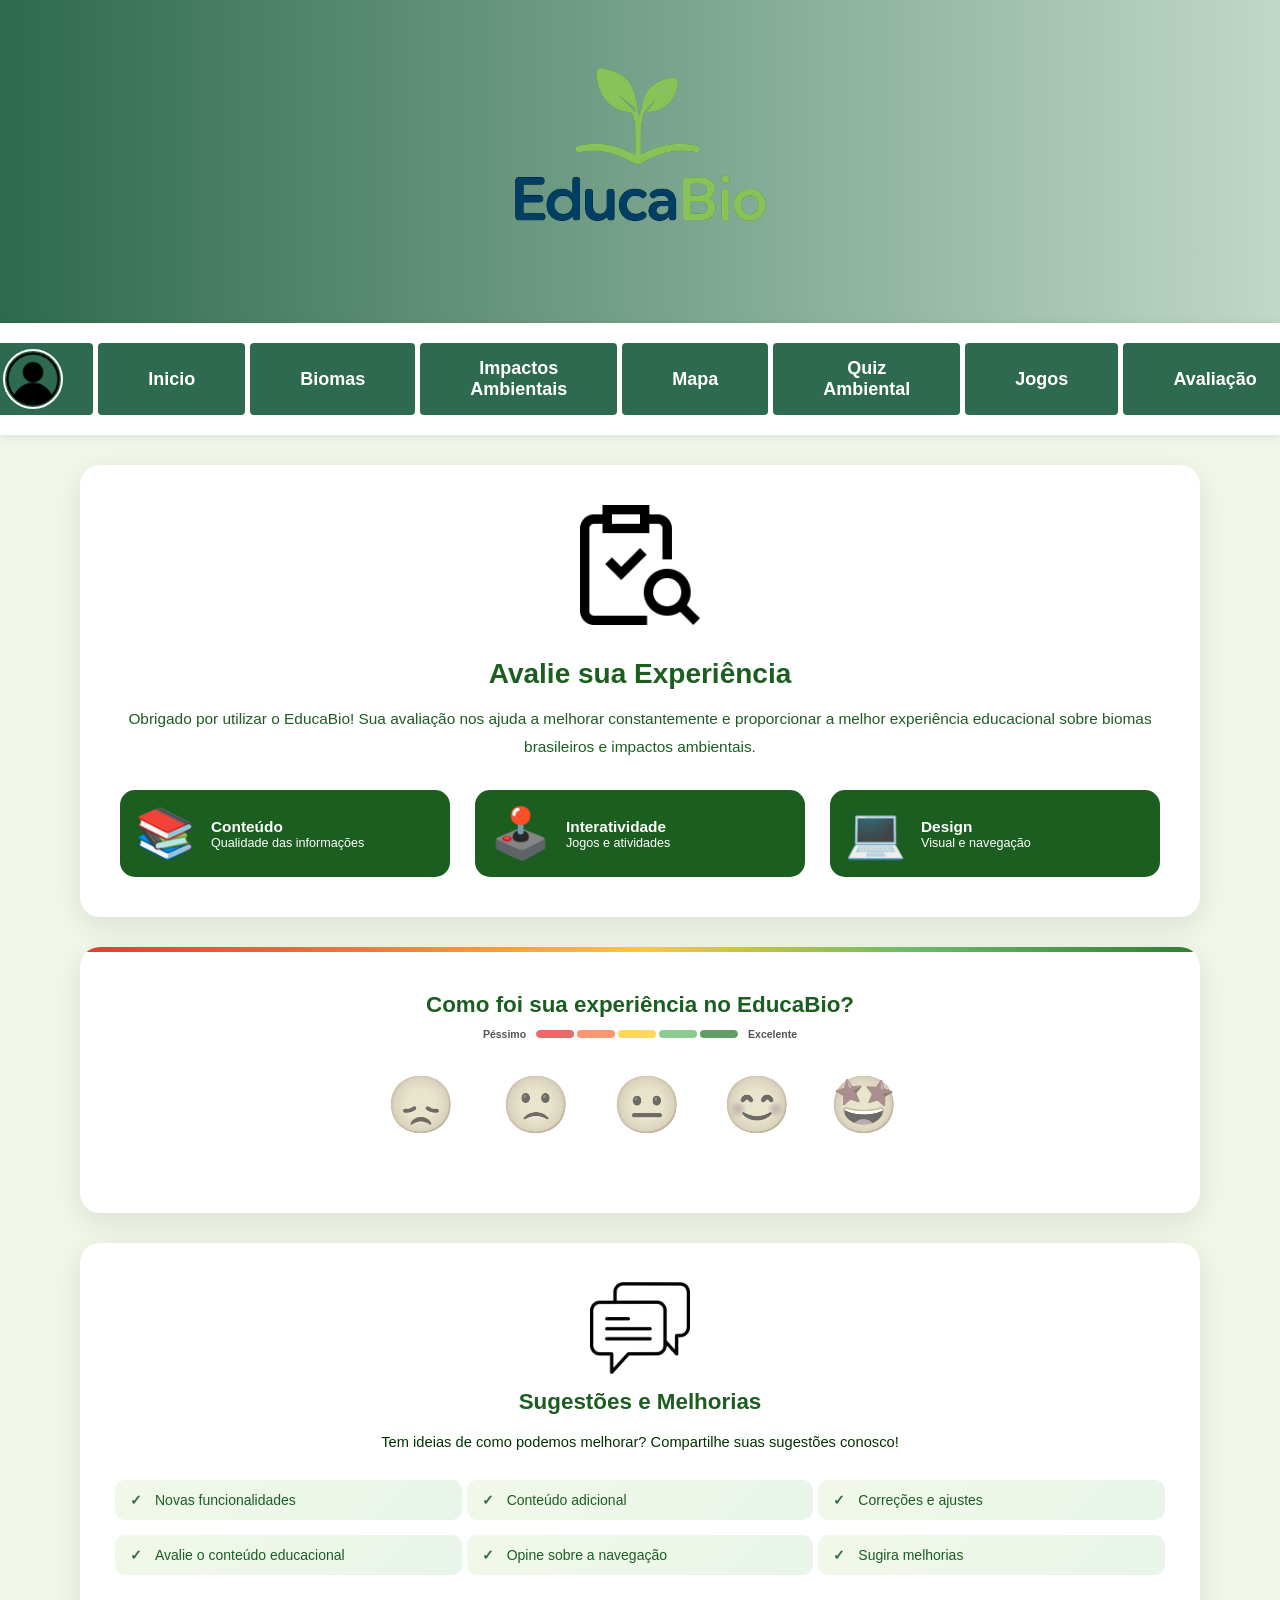
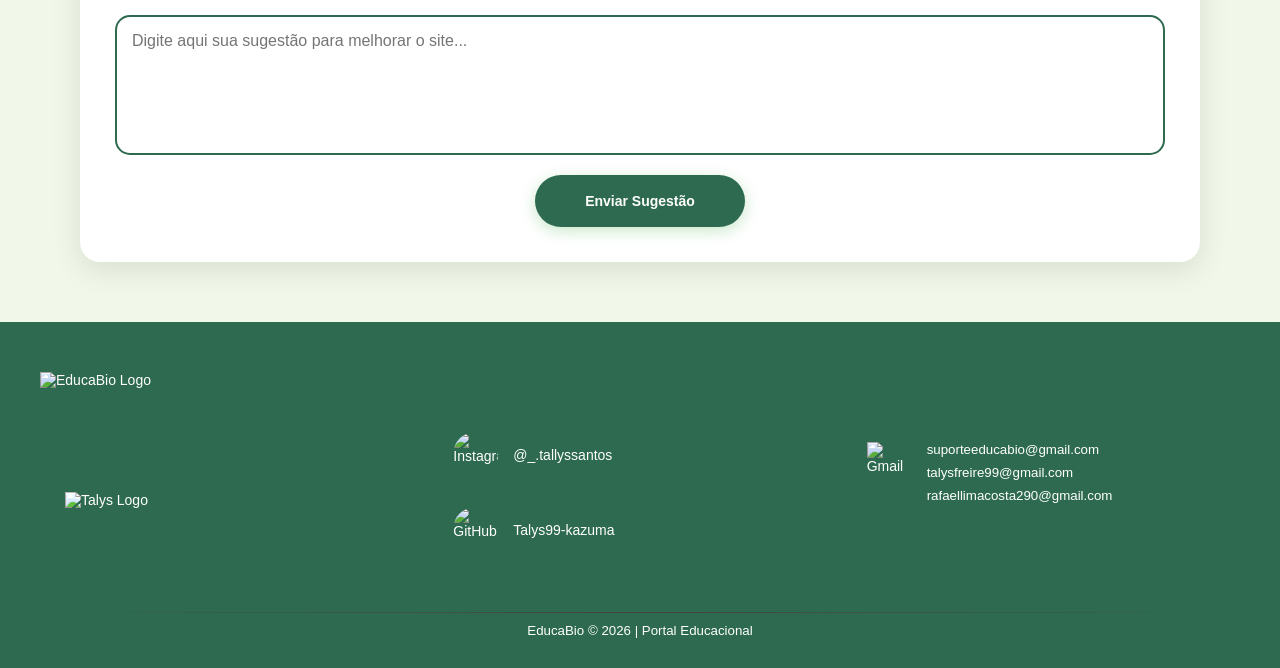
==== assets/avaliacao-site.html @ 26dc647e "descrição da alteração" ====
<!DOCTYPE html>
<html lang="pt-BR">
<head>
    <meta charset="UTF-8">
    <meta name="viewport" content="width=device-width, initial-scale=1.0">
    <title>“EducaBio - Avaliação de Site</title>
    <link rel="shortcut icon" href="img/icone1.png" type="image/x-icon">
    <link rel="stylesheet" href="https://cdn.jsdelivr.net/npm/bootstrap-icons@1.10.3/font/bootstrap-icons.css">
    <link rel="stylesheet" href="css/avaliacao-site.css">
    <link rel="stylesheet" href="components/header.css">

</head>
<body>

<div class="topo-site">
    <header class="evaluation-header">
        <div class="header-content">
            <a href="home.html">
            <img src="img/logo educabio.png" class="logo-img" alt="logo educabio">
            </a>
        </div>
    </header>
</div>

<!-- MENU -->
<nav class="menu-principal">
  <div class="overlay" id="overlay"></div>

  <div class="menu-topo">
    <div class="menu-mobile-btn" id="menu-mobile-btn">
      <span></span>
      <span></span>
      <span></span>
    </div>
  </div>

  <div class="menu-links" id="menu-links">
    <div class="mobile-auth-section">
        <div id="btn-entrar-mobile" class="btn-login-mobile flex-container">
            <img src="img/user.png" class="mobile-avatar-out" alt="Avatar">
            <span>Login / Cadastro</span>
        </div>

        <div id="mobile-user-profile" class="mobile-user-profile hidden">
            <div class="mobile-user-header" id="mobile-profile-toggle">
                <img src="img/user.png" id="mobile-user-avatar" class="mobile-user-avatar" alt="Avatar">
                <span id="mobile-user-name" class="mobile-user-name">Usuário</span>
                <span class="accordion-arrow">▼</span>
            </div>
            
            <div class="mobile-user-links" id="mobile-profile-menu">
                <a href="perfil.html" class="mobile-user-link">
                    <svg width="24" height="24" viewBox="0 0 24 24" fill="none" class="link-icon">
                        <path d="M3 11L12 3L21 11" stroke="currentColor" stroke-width="2" stroke-linecap="round" stroke-linejoin="round"/>
                        <path d="M17 5V8" stroke="currentColor" stroke-width="2" stroke-linecap="round"/>
                        
                        <path d="M5 11V21H19V11" stroke="currentColor" stroke-width="2" stroke-linecap="round" stroke-linejoin="round"/>
                    </svg>
                    Perfil
                </a>
                <a href="politica.html" class="mobile-user-link">
                    <svg width="24" height="24" viewBox="0 0 24 24" fill="none" class="link-icon">
                        <path d="M4 3H16V19H4Z" stroke="currentColor" stroke-width="2"/>
                        
                        <path d="M8 7H20V23H8Z" stroke="currentColor" stroke-width="2"/>
                        
                        <path d="M10 10H18" stroke="currentColor" stroke-width="2" stroke-linecap="round"/>
                        <path d="M10 13H18" stroke="currentColor" stroke-width="2" stroke-linecap="round"/>
                        <path d="M10 16H18" stroke="currentColor" stroke-width="2" stroke-linecap="round"/>
                    </svg>
                    Termos de Uso e Política de Privacidade
                </a>
                <button id="btn-sair-mobile" class="mobile-user-link btn-sair-mobile">
                    <svg width="16" height="16" viewBox="0 0 24 24" fill="none" stroke="currentColor" stroke-width="2">
                        <path d="M9 21H5C3.89543 21 3 20.1046 3 19V5C3 3.89543 3.89543 3 5 3H9"/><path d="M16 17L21 12L16 7"/><path d="M21 12H9"/>
                    </svg>
                    Sair
                </button>
            </div>
        </div>
    </div>
    
    <a class="btn-e"></a>
<div class="user-box">
    <button class="btn-user-icon" id="user-button">
        <img src="img/user.png" id="desktop-user-avatar" alt="User">
    </button>

    <div class="dropdown-content" id="desktop-dropdown-menu">
        <div class="dropdown-premium-header">
            <svg width="24" height="24" viewBox="0 0 24 24" fill="none" stroke="currentColor" stroke-width="2" class="link-icon">
                    <path d="M20 21V19C20 17.9391 19.5786 16.9217 18.8284 16.1716C18.0783 15.4214 17.0609 15 16 15H8C6.93913 15 5.92172 15.4214 5.17157 16.1716C4.42143 16.9217 4 17.9391 4 19V21"/><circle cx="12" cy="7" r="4"/>
                </svg>
            <span class="full-user-name" id="desktop-full-name">Carregando...</span>
        </div>

        <div class="dropdown-links-list">
            <a href="perfil.html" class="dropdown-link-item">
                <svg width="24" height="24" viewBox="0 0 24 24" fill="none" class="link-icon">
                    <path d="M3 11L12 3L21 11" stroke="currentColor" stroke-width="2" stroke-linecap="round" stroke-linejoin="round"/>
                    <path d="M17 5V8" stroke="currentColor" stroke-width="2" stroke-linecap="round"/>
                    
                    <path d="M5 11V21H19V11" stroke="currentColor" stroke-width="2" stroke-linecap="round" stroke-linejoin="round"/>
                </svg>
                Perfil
            </a>
            <a href="politica.html" class="dropdown-link-item">
                <svg width="24" height="24" viewBox="0 0 24 24" fill="none" class="link-icon">
                    <path d="M4 3H16V19H4Z" stroke="currentColor" stroke-width="2"/>
                    
                    <path d="M8 7H20V23H8Z" stroke="currentColor" stroke-width="2"/>
                    
                    <path d="M10 10H18" stroke="currentColor" stroke-width="2" stroke-linecap="round"/>
                    <path d="M10 13H18" stroke="currentColor" stroke-width="2" stroke-linecap="round"/>
                    <path d="M10 16H18" stroke="currentColor" stroke-width="2" stroke-linecap="round"/>
                </svg>
                Termos de Uso </br>Politica de Privacidade
            </a>
        </div>

        <div class="dropdown-footer">
            <button class="btn-premium-sair" id="btn-logout-desktop">
                <svg width="16" height="16" viewBox="0 0 24 24" fill="none" stroke="white" stroke-width="2">
                    <path d="M9 21H5C3.89543 21 3 20.1046 3 19V5C3 3.89543 3.89543 3 5 3H9"/><path d="M16 17L21 12L16 7"/><path d="M21 12H9"/>
                </svg>
                Sair
            </button>
        </div>
    </div>
</div>

    <a href="home.html" class="btn-inicio zoom-btn">Inicio</a>
    <a href="biomas.html" class="btn-biomas zoom-btn">Biomas</a>
    <a href="impactos.html" class="btn-impactos zoom-btn">Impactos Ambientais</a>
    <a href="mapa.html" class="btn-mapa zoom-btn">Mapa</a>
    <a href="quiz.html" class="btn-jogos zoom-btn">Quiz Ambiental</a>
    <a href="jogos.html" class="btn-jogos zoom-btn">Jogos</a>
    <a href="avaliacao-site.html" class="btn-jogos zoom-btn">Avaliação</a>
    <a class="btn-t"></a>
  </div>
</nav>
<div class="auth-modal-overlay hidden" id="auth-modal-overlay">
    <div class="auth-modal">
        <button class="modal-close" id="modal-close">&times;</button>
        
        <div class="modal-header">
            <div class="modal-icon">
                 <img src="img/icone1.png" alt="Logo EducaBio" class="modal-logo">
            </div>
            <h2 class="modal-title">Bem-vindo ao EducaBio</h2>
            <p class="modal-subtitle">Acesse sua conta ou crie uma nova</p>
        </div>

        <div class="auth-tabs">
            <button class="auth-tab active" id="tab-login">Entrar</button>
            <button class="auth-tab" id="tab-register">Criar Conta</button>
        </div>

        <button type="button" class="btn-google" id="btn-google">
            <svg width="20" height="20" viewBox="0 0 24 24">
                <path fill="#4285F4" d="M22.56 12.25c0-.78-.07-1.53-.2-2.25H12v4.26h5.92c-.26 1.37-1.04 2.53-2.21 3.31v2.77h3.57c2.08-1.92 3.28-4.74 3.28-8.09z"/>
                <path fill="#34A853" d="M12 23c2.97 0 5.46-.98 7.28-2.66l-3.57-2.77c-.98.66-2.23 1.06-3.71 1.06-2.86 0-5.29-1.93-6.16-4.53H2.18v2.84C3.99 20.53 7.7 23 12 23z"/>
                <path fill="#FBBC05" d="M5.84 14.09c-.22-.66-.35-1.36-.35-2.09s.13-1.43.35-2.09V7.07H2.18C1.43 8.55 1 10.22 1 12s.43 3.45 1.18 4.93l2.85-2.22.81-.62z"/>
                <path fill="#EA4335" d="M12 5.38c1.62 0 3.06.56 4.21 1.64l3.15-3.15C17.45 2.09 14.97 1 12 1 7.7 1 3.99 3.47 2.18 7.07l3.66 2.84c.87-2.6 3.3-4.53 6.16-4.53z"/>
            </svg>
            Continuar com Google
        </button>

        <div class="divider"><span>ou</span></div>

        <form class="auth-form" id="login-form">
            <div class="form-group">
                <label for="login-email">Email</label>
                <input type="email" id="login-email" placeholder="seu@email.com" autocomplete="email" required>
            </div>
            <div class="form-group">
                <label for="login-password">Senha</label>
                <div class="password-wrapper">
                   <input type="password" id="login-password" placeholder="Sua senha" autocomplete="current-password" required>
                    <button type="button" class="toggle-password" data-target="login-password">
                        <i class="bi bi-eye-fill"></i>
                    </button>
                </div>
                <a href="#" class="forgot-password" id="btn-forgot-password">Esqueceu a senha?</a>
            </div>
            <button type="submit" class="btn-submit-auth">Entrar</button>
            <p class="auth-switch">Não tem uma conta? <a href="#" id="switch-to-register">Cadastre-se</a></p>
        </form>

        <form class="auth-form hidden" id="register-form">
            <div class="form-group">
                <label for="register-name">Nome Completo</label>
                <input type="text" id="register-name" placeholder="Seu nome" autocomplete="name" required>
            </div>
            <div class="form-group">
                <label for="register-email">Email</label>
                <input type="email" id="register-email" placeholder="seu@email.com" autocomplete="email" required>
            </div>
            <div class="form-group">
                <label for="register-password">Senha</label>
                <div class="password-wrapper">
                   <input type="password" id="register-password" placeholder="Minimo 6 caracteres" autocomplete="new-password" required minlength="6">
                    <button type="button" class="toggle-password" data-target="login-password">
                        <i class="bi bi-eye-fill"></i>
                    </button>
                </div>
            </div>
            <div class="form-group">
                <label for="register-confirm-password">Confirmar Senha</label>
                <div class="password-wrapper">
                   <input type="password" id="register-confirm-password" placeholder="Repita a senha" autocomplete="new-password" required>
                    <button type="button" class="toggle-password" data-target="login-password">
                        <i class="bi bi-eye-fill"></i>
                    </button>
                </div>
            </div>
            <div class="form-group checkbox-group">
                <label class="checkbox-label">
                    <input type="checkbox" id="register-terms" required>
                     <span>Concordo com os <a href="politicamodal.html#termos1" target="_blank">Termos de Uso</a> e <a href="politicamodal.html#privacidade1" target="_blank">Política de Privacidade</a></span>
                </label>
            </div>
            <button type="submit" class="btn-submit-auth">Criar Conta</button>
            <p class="auth-switch">Já tem uma conta? <a href="#" id="switch-to-login">Faca login</a></p>
        </form>

        <form class="auth-form hidden" id="forgot-form">
            <p class="forgot-text">Digite seu email para receber um link de recuperacao de senha.</p>
            <div class="form-group">
                <label for="forgot-email">Email</label>
                <input type="email" id="forgot-email" placeholder="seu@email.com" autocomplete="email" required>
            </div>
            <button type="submit" class="btn-submit-auth">Enviar Link</button>
            <p class="auth-switch"><a href="#" id="back-to-login">Voltar ao login</a></p>
        </form>

        <div class="auth-message hidden" id="auth-message"></div>
    </div>
</div>
    <main class="evaluation-main">
        <div class="evaluation-intro">
            <div class="intro-icon">
                <img src="img/assessment.png" alt="Avaliação" class="start-owl">
            </div>
            <h2>Avalie sua Experiência</h2>
            <p class="intro-text">Obrigado por utilizar o EducaBio! Sua avaliação nos ajuda a melhorar constantemente e proporcionar a melhor experiência educacional sobre biomas brasileiros e impactos ambientais.</p>
            
            <div class="evaluation-stats">
                <div class="stat-card">
                    <div>
                        <span class="t-icon">📚</span>
                    </div>
                    <div class="stat-info">
                        <span class="stat-title">Conteúdo</span>
                        <span class="stat-desc">Qualidade das informações</span>
                    </div>
                </div>
                <div class="stat-card">
                    <div>
                        <span class="t-icon">🕹️</span>
                    </div>
                    <div class="stat-info">
                        <span class="stat-title">Interatividade</span>
                        <span class="stat-desc">Jogos e atividades</span>
                    </div>
                </div>
                <div class="stat-card">
                    <div>
                        <span class="t-icon">💻</span>
                    </div>
                    <div class="stat-info">
                        <span class="stat-title">Design</span>
                        <span class="stat-desc">Visual e navegação</span>
                    </div>
                </div>
            </div>
        </div>

        <div class="satisfacao-section" id="satisfacao-section">

            <div class="satisfacao-header">
                <h3>Como foi sua experiência no EducaBio?</h3>
            </div>

            <!-- Barra de escala visual (apenas decorativa) -->
            <div class="satisfacao-escala" aria-hidden="true">
                <span class="escala-rotulo">Péssimo</span>
                <div class="escala-trilho">
                    <div class="escala-seg" style="background:#E53935;"></div>
                    <div class="escala-seg" style="background:#FF7043;"></div>
                    <div class="escala-seg" style="background:#FFCA28;"></div>
                    <div class="escala-seg" style="background:#66BB6A;"></div>
                    <div class="escala-seg" style="background:#2E7D32;"></div>
                </div>
                <span class="escala-rotulo">Excelente</span>
            </div>

            <div class="faces-wrapper">

<div class="face-item">
<span class="face" data-nivel="1">😞</span>
<span class="face-label">Muito Insatisfeito</span>
</div>

<div class="face-item">
<span class="face" data-nivel="2">🙁</span>
<span class="face-label">Insatisfeito</span>
</div>

<div class="face-item">
<span class="face" data-nivel="3">😐</span>
<span class="face-label">Pouco Satisfeito</span>
</div>

<div class="face-item">
<span class="face" data-nivel="4">😊</span>
<span class="face-label">Satisfeito</span>
</div>

<div class="face-item">
<span class="face" data-nivel="5">🤩</span>
<span class="face-label">Muito Satisfeito</span>
</div>

</div>
            <p id="avaliacao-msg"></p>
     </div>
        

            <div class="eval-card">
                <div class="card-icon">
                    <img src="img/chat.png" alt="ideias" style="width: 100px; height: 100px;">
                </div>
                <h3>Sugestões e Melhorias</h3>
                <p>Tem ideias de como podemos melhorar? Compartilhe suas sugestões conosco!</p>
                <ul class="card-features">
                    <li>Novas funcionalidades</li>
                    <li>Conteúdo adicional</li>
                    <li>Correções e ajustes</li>
                    <li>Avalie o conteúdo educacional</li>
                    <li>Opine sobre a navegação</li>
                    <li>Sugira melhorias</li>
                </ul>
                <form id="form-sugestao">
                <textarea id="sugestao" placeholder="Digite aqui sua sugestão para melhorar o site..."></textarea>
                <button type="submit" class="btn-google-form secondary">
                <span>Enviar Sugestão</span>
                </button>
                </form>
                <p id="mensagem-envio"></p>
            </div>
        </div>


        <div class="thank-you-section">
            <div class="thank-icon">
                 <img src="img/like.png" alt="ideias" style="width: 100px; height: 100px; animation: heart-beat 1.5s ease-in-out infinite;">
            </div>
            <h3>Muito Obrigado!</h3>
            <p>Sua participação é fundamental para continuarmos oferecendo conteúdo de qualidade sobre educação ambiental.</p>
            <div class="back-buttons">
                <a href="home.html" class="btn-back">
                    <span>Voltar ao Início</span>
                </a>
            </div>
        </div>
    </main>
<footer class="site-footer">
  <div class="footer-container">
    <!-- Coluna Logos -->
    <div class="footer-logos">
      <div class="footer-logo">
        <img src="https://hebbkx1anhila5yf.public.blob.vercel-storage.com/icone1-7WIvKrvD5g5HbhzWyLmM8t5rJpvHDr.png" alt="EducaBio Logo">
      </div>
      <div class="footer-logo talys-logo">
        <img src="https://hebbkx1anhila5yf.public.blob.vercel-storage.com/243720-removebg-preview-8WmonpOTphPnoljR5DUNSmMhlmZqoL.png" alt="Talys Logo">
      </div>
    </div>

    <!-- Coluna Redes Sociais -->
    <div class="footer-social">
      <a href="https://instagram.com/_.tallyssantos" target="_blank" class="social-link">
        <img src="https://hebbkx1anhila5yf.public.blob.vercel-storage.com/instagram-9ubd6lg7rGDtGo9v0zy2sn0OGkRvIf.png" alt="Instagram">
        <span>@_.tallyssantos</span>
      </a>
      <a href="https://github.com/Talys99-kazuma" target="_blank" class="social-link">
        <img src="https://hebbkx1anhila5yf.public.blob.vercel-storage.com/github-zu1zKWHivKHfpjQVtYl8Pwv744STsI.png" alt="GitHub">
        <span>Talys99-kazuma</span>
      </a>
    </div>

    <!-- Coluna Emails -->
    <div class="footer-emails">
      <div class="email-section">
        <img src="https://hebbkx1anhila5yf.public.blob.vercel-storage.com/Gmail_Logo_512px-Z8vpBb7F5t7RF8ivu543JDUJhdYqXp.png" alt="Gmail">
        <div class="email-list">
          <a href="mailto:suporteeducabio@gmail.com">suporteeducabio@gmail.com</a>
          <a href="mailto:talysfreire99@gmail.com">talysfreire99@gmail.com</a>
          <a href="mailto:rafaellimacosta290@gmail.com">rafaellimacosta290@gmail.com</a>
        </div>
      </div>
    </div>
  </div>

  <div class="footer-divider"></div>
  
  <div class="footer-bottom">
    <p>EducaBio &copy; 2026 | Portal Educacional</p>
  </div>
</footer>

<script src="https://www.gstatic.com/firebasejs/10.7.1/firebase-app-compat.js"></script>
<script src="https://www.gstatic.com/firebasejs/10.7.1/firebase-auth-compat.js"></script>
<script src="https://www.gstatic.com/firebasejs/10.7.1/firebase-firestore-compat.js"></script>
<script src="https://www.gstatic.com/firebasejs/10.7.1/firebase-storage-compat.js"></script>

<script src="js/firebase-config.js"></script>
<script src="js/auth.js"></script>
<script src="js/avaliacao-site.js"></script>

    
</body>
</html>
---- assets/css/avaliacao-site.css ----
* {
    margin: 0;
    padding: 0;
    box-sizing: border-box;
}

html {
    font-size: clamp(14px, 1vw, 16px);
}

body {
  font-family: "Arial Rounded MT Bold", Arial, sans-serif;
  background: #f1f8e9;
  color: #003300;
}

    nav.menu-principal {
      box-shadow: rgba(0, 0, 0, 0.2) 0px 2px 10px;
      background-color: #ffffff;
      margin-bottom: 60px;
    }


/* Header */
.evaluation-header {
    background: linear-gradient(90deg, #2d6a4f, #c0d8c8);
    color: white;
    padding: 10px 0;
    box-shadow: 0 4px 15px rgba(0,0,0,0.15);
   
}

.header-content {
    max-width: 1200px;
    margin: 0 auto;
    text-align: center;
}

.header-icon {
    font-size: 2.5rem;
    display: inline-block;
    animation: star-spin 4s ease-in-out infinite;
}

.logo-img {
    width: 300px;
    max-width: 100%;
    height: auto;
}

@keyframes star-spin {
    0%, 100% { transform: rotate(0deg) scale(1); }
    50% { transform: rotate(180deg) scale(1.2); }
}

.evaluation-header h1 {
    font-size: 2.5rem;
    margin-bottom: 10px;
    font-weight: 700;
}

.header-subtitle {
    font-size: 1.1rem;
    opacity: 0.95;
    font-weight: 300;
}

/* Main Content */
.evaluation-main {
    width: 100%;
    max-width: 1200px;
    margin: -30px auto 40px;
    padding: 0 clamp(15px, 5vw, 40px);
}

/* Intro Section */
.evaluation-intro {
    background: white;
    padding: 40px;
    border-radius: 20px;
    box-shadow: 0 8px 30px rgba(0,0,0,0.1);
    text-align: center;
    margin-bottom: 30px;
}

.intro-icon {
    font-size: 4rem;
    margin-bottom: 20px;
    animation: heart-beat 1.5s ease-in-out infinite;
}
.start-owl {
    width: 120px;
    height: 120px;

}

@keyframes heart-beat {
    0%, 100% { transform: scale(1); }
    25% { transform: scale(1.1); }
    50% { transform: scale(1); }
}

.evaluation-intro h2 {
    font-size: 2rem;
    color: #1b5e20;
    margin-bottom: 15px;
}

.intro-text {
    color: #1b5e20;
    font-size: 1.1rem;
    line-height: 1.8;
    margin-bottom: 30px;
}

/* Evaluation Stats */
.evaluation-stats {
    display: grid;
    grid-template-columns: repeat(auto-fit, minmax(260px, 1fr));
    gap: 25px;
}

.stat-card {
    display: flex;
    align-items: center;
    gap: 15px;
    padding: 15px;
    background-color: #1b5e20;
    border-radius: 15px;
    transition: transform 0.3s ease;
}

.stat-card:hover {
    transform: translateY(-5px);
}

      
.t-icon {
    font-size: 3.5rem;
    display: flex;             
    align-items: center;
}

.stat-info {
    display: flex;
    flex-direction: column;
    text-align: left;
}

.stat-title {
    font-size: 1.1rem;
    font-weight: 700;
    color: #ffffff;
}

.stat-desc {
    font-size: 0.9rem;
    color: #ffffff;
}

/* Evaluation Cards */


.eval-card {
    background: white;
    padding: 35px;
    border-radius: 20px;
    margin-bottom: 40px;
    box-shadow: 0 8px 30px rgba(0,0,0,0.1);
    text-align: center;
    transition: transform 0.3s ease, box-shadow 0.3s ease;
}

.eval-card:hover {
    transform: translateY(-5px);
    box-shadow: 0 12px 40px rgba(0,0,0,0.15);
}

.card-icon {
    font-size: 3.5rem;
}

.eval-card h3 {
    font-size: 1.6rem;
    color: #1b5e20;
    margin-bottom: 15px;
}

.eval-card p {
    font-size: 1.05rem;
    line-height: 1.7;
    margin-bottom: 25px;
}

.card-features {
    list-style: none;
    text-align: left;
    margin-bottom: 30px;
    display: grid;
    grid-template-columns: repeat(auto-fit, minmax(280px, 1fr));
    gap: 5px;
}

.card-features li {
    padding: 12px 15px;
    margin-bottom: 10px;
    background: linear-gradient(135deg, #f1f8e9, #e8f5e9);
    border-radius: 10px;
    color: #1b5e20;
    font-weight: 500;
    position: relative;
    padding-left: 40px;
}

.card-features li::before {
    content: '✓';
    position: absolute;
    left: 15px;
    font-weight: 700;
    color: #2d6a4f;
}

/* Google Form Buttons */
.btn-google-form {
    background: #2d6a4f;
    color: white;
    border: none;
    padding: 18px 50px;
    font-size: 1.2rem;
    font-weight: 700;
    border-radius: 50px;
    cursor: pointer;
    display: flex;
    align-items: center;
    gap: 15px;
    transition: all 0.3s ease;
    box-shadow: 0 4px 15px rgba(76,175,80,0.3);
    margin-bottom: 10px;
}

.btn-google-form:hover {
    transform: translateY(-2px);
    box-shadow: 0 6px 25px rgba(76,175,80,0.4);
    background: linear-gradient(135deg, #45a049, #5cb85c);
}

.btn-google-form:active {
    transform: translateY(0);
}

.btn-arrow {
    font-size: 1.5rem;
    transition: transform 0.3s ease;
}

.btn-google-form:hover .btn-arrow {
    transform: translateX(5px);
}

.card-note {
    background: #bdbdbd;
    cursor: not-allowed;
    transform: none;
    box-shadow: none;
}
/* ===== FORMULÁRIO DE SUGESTÃO ===== */

#form-sugestao {
    margin-top: 20px;
    display: flex;
    flex-direction: column;
}

#sugestao {
    width: 100%;
    min-height: 140px;
    padding: 15px;
    border-radius: 15px;
    border: 2px solid #2d6a4f;
    font-size: 16px;
    font-family: inherit;
    resize: none;
    transition: all 0.3s ease;
    margin-bottom: 20px;
}

#sugestao:focus {
    outline: none;
    border-color: #2d6a4f;
    box-shadow: 0 0 10px rgba(43, 255, 0, 0.3);
}

#mensagem-envio {
    margin-top: 10px;
    padding: 10px;
    border-radius: 10px;
    font-weight: 500;
    display: none;
}

.mensagem-erro {
    color: #bb1212;
}

.mensagem-sucesso {
    color: #1b5e20;
}


#form-sugestao .btn-google-form {
    width: auto;
    display: inline-flex;   /* Mantém alinhamento interno */
    justify-content: center;
    margin: 0 auto;         /* Centraliza */
    padding: 18px 50px;   /* Diminui tamanho */
    font-size: 1rem;        /* Um pouco menor */
}
/* Feedback Showcase */
.feedback-showcase {
    background: white;
    padding: 40px;
    border-radius: 20px;
    box-shadow: 0 8px 30px rgba(0,0,0,0.1);
    margin-bottom: 40px;
}

.feedback-showcase h3 {
    text-align: center;
    font-size: 1.8rem;
    color: #1b5e20;
    margin-bottom: 30px;
}

.testimonials {
    display: grid;
    grid-template-columns: repeat(auto-fit, minmax(280px, 1fr));
    gap: 25px;
}

.testimonial-card {
    padding: 25px;
    background: linear-gradient(135deg, #f1f8e9, #e8f5e9);
    border-radius: 15px;
    text-align: center;
}

.testimonial-stars {
    font-size: 1.2rem;
    margin-bottom: 15px;
}

.testimonial-text {
    color: #1b5e20;
    font-size: 1rem;
    font-style: italic;
    margin-bottom: 15px;
    line-height: 1.6;
}

.testimonial-author {
    color: #1b5e20;
    font-weight: 600;
    font-size: 0.9rem;
}

/* Thank You Section */
.thank-you-section {
    background: white;
    padding: 50px 40px;
    border-radius: 20px;
    box-shadow: 0 8px 30px rgba(0,0,0,0.1);
    text-align: center;
}

.thank-icon {
    font-size: 4rem;
    margin-bottom: 20px;
}

.thank-you-section h3 {
    font-size: 2rem;
    color: #1b5e20;
    margin-bottom: 15px;
}

.thank-you-section p {
    color: #1b5e20;
    font-size: 1.1rem;
    margin-bottom: 35px;
    line-height: 1.7;
}

.back-buttons {
    display: flex;
    gap: 20px;
    justify-content: center;
    flex-wrap: wrap;
}


.btn-back {
    width: auto;
    display: inline-flex;   /* Mantém alinhamento interno */
    justify-content: center;
    margin: 0 auto;         /* Centraliza */
    padding: 18px 50px;   /* Diminui tamanho */
    font-size: 1rem;        /* Um pouco menor */
    background-color: #2d6a4f;
    color: white;
    text-decoration: none;
    border-radius: 50px;
    font-weight: 700;
    font-size: 1.05rem;
    transition: all 0.3s ease;
    box-shadow: 0 4px 15px rgba(129,199,132,0.3);
}

.btn-back:hover {
    transform: translateY(-2px);
    box-shadow: 0 6px 25px rgba(76,175,80,0.4);
    background: linear-gradient(135deg, #45a049, #5cb85c);
}

.btn-back:hover:active {
    transform: translateY(0);
}

 /* ===============================
     FOOTER NOVO - ESTILO PROFISSIONAL
  =============================== */
.site-footer {
  background: #2d6a4f;
  color: #ffffff;
  padding: 50px 40px 30px;
  margin-top: 60px;
}

.footer-container {
  max-width: 1200px;
  margin: 0 auto;
  display: grid;
  grid-template-columns: 1fr 1fr 1fr;
  gap: 40px;
  align-items: start;
}

/* Logos */
.footer-logos {
  display: flex;
  flex-direction: column;
  gap: 30px;
}

.footer-logo {
  display: flex;
  flex-direction: column;
  align-items: flex-start;
  gap: 5px;
}

.footer-logo img {
  height: 90px;
  width: auto;
  object-fit: contain;
}

.footer-logo .logo-text {
  font-size: 1.5rem;
  font-weight: bold;
}

.footer-logo .text-blue {
  color: #1a4b6e;
}

.footer-logo .text-green {
  color: #7cb342;
}

.talys-logo img {
  height: 120px;
  filter: brightness(1.1);
  margin-left: 25px;
}

/* Social Links */
.footer-social {
  display: flex;
  flex-direction: column;
  gap: 30px;
  margin-top: 60px;
}

.social-link {
  display: flex;
  align-items: center;
  gap: 15px;
  color: #ffffff;
  text-decoration: none;
  transition: all 0.3s ease;
}

.social-link:hover {
  transform: translateX(5px);
  color: #7cb342;
}

.social-link img {
  width: 45px;
  height: 45px;
  border-radius: 50%;
  object-fit: cover;
}

.social-link span {
  font-size: 1rem;
  font-weight: 500;
}

/* Emails */
.footer-emails {
  display: flex;
  flex-direction: column;
}

.email-section {
  display: flex;
  align-items: flex-start;
  gap: 15px;
  margin-top: 70px;

}

.email-section img {
  width: 45px;
  height: auto;
  object-fit: contain;
}

.email-list {
  display: flex;
  flex-direction: column;
  gap: 8px;
}

.email-list a {
  color: #ffffff;
  text-decoration: none;
  font-size: 0.95rem;
  transition: color 0.3s ease;
}

.email-list a:hover {
  color: #7cb342;
}

/* Divider */
.footer-divider {
  max-width: 2000px;
  height: 1px;
  background: linear-gradient(to right, transparent, #444, transparent);
}

/* Bottom */
.footer-bottom {
  text-align: center;
  padding-top: 10px;
}

.footer-bottom p {
  font-size: 0.95rem;
  color: #ffffff;
  margin: 0;
}

/* ===============================
     FOOTER RESPONSIVO
  =============================== */
@media (max-width: 900px) {
  .site-footer {
    padding: 30px 20px 20px;
  }

  .footer-container {
    /* Mantém 3 colunas no tablet, mas com ajustes */
    display: grid;
    grid-template-columns: 1fr 1fr 1.8fr; 
    gap: 15px;
    text-align: left;
    align-items: start;
  }

  .footer-logos {
    flex-direction: column;
    align-items: flex-start;
    gap: 20px;
  }

  .email-section {
    flex-direction: row;
    align-items: flex-start;
    text-align: left;
    gap: 10px;
  }
}

@media (max-width: 600px) {
  .site-footer {
    padding: 30px 15px 20px;
  }

  .footer-container {
    display: grid;
    grid-template-columns: 1fr 1.8fr; 
    /* O SEGREDO ESTÁ AQUI: a 1ª linha (redes) pega só o tamanho que precisa, a 2ª (emails) pega o resto */
    grid-template-rows: max-content 1fr; 
    gap: 15px; 
  }

  /* ===============================
     LADO ESQUERDO (LOGOS)
  =============================== */
  .footer-logos {
    grid-column: 1 / 2;
    grid-row: 1 / 3; 
    gap: 15px; /* <-- Diminuí o espaço entre as duas logos (antes era 35px) */
    justify-content: flex-start;
  }

  .footer-logo img {
    height: 75px; 
  }

  .talys-logo img {
    height: 100px; 
    margin-left: 20px; 
  }

  /* ===============================
     LADO DIREITO (REDES E EMAILS)
  =============================== */
  .footer-social {
    grid-column: 2 / 3;
    grid-row: 1 / 2;
    margin-top: 0; 
    gap: 15px;
  }

  .social-link {
    gap: 10px;
  }

  .social-link img {
    width: 32px; 
    height: 32px;
  }

  .social-link span {
    font-size: 0.9rem; 
  }

  .footer-emails {
    grid-column: 2 / 3;
    grid-row: 2 / 3;
    align-self: start; /* <-- Garante que a caixa de e-mails grude na parte de cima */
  }

  .email-section {
    margin-top: 10px; /* <-- Espaço exato, bem curtinho, entre o Github e os emails */
    align-items: center; 
    gap: 10px;
  }

  .email-section img {
    width: 32px; 
    height: 32px;
    object-fit: contain;
  }

  .email-list {
    gap: 4px;
  }

  .email-list a {
    font-size: 0.8rem; 
    word-break: break-all; 
  }

  .footer-bottom p {
    font-size: 0.8rem;
  }
}

/* Esconde seção de agradecimento inicialmente */
.thank-you-section {
    display: none;
    opacity: 0;
    transform: translateY(30px);
    transition: all 0.6s ease;
}

/* Quando ativa */
.thank-you-section.show {
    display: block;
    opacity: 1;
    transform: translateY(0);
}

/* Responsive */
@media (max-width: 768px) {
    .evaluation-header h1 {
        font-size: 2rem;
    }
    
    .evaluation-intro {
        padding: 30px 20px;
    }
    
    .evaluation-intro h2 {
        font-size: 1.6rem;
    }
    
    .evaluation-cards {
        grid-template-columns: 1fr;
    }
    
    .eval-card {
        padding: 25px 20px;
    }
    
    .feedback-showcase {
        padding: 30px 20px;
    }
    
    .thank-you-section {
        padding: 35px 20px;
    }
    
    .back-buttons {
        flex-direction: column;
        gap: 15px;
    }
    
    .btn-back {
        width: 100%;
    }
}

@media (max-width: 480px) {
    .evaluation-stats {
        grid-template-columns: 1fr;
    }
    
    .stat-card {
        justify-content: center;
    }
    
    .testimonials {
        grid-template-columns: 1fr;
    }
}

@media (max-width: 480px) {

    .evaluation-intro {
        padding: 25px 15px;
    }

    .evaluation-intro h2 {
        font-size: 1.4rem;
    }

    .intro-text {
        font-size: 0.95rem;
    }

    .evaluation-stats {
        grid-template-columns: 1fr;
    }

    .stat-card {
        flex-direction: column;
        text-align: center;
        padding: 18px;
    }
    

    .stat-info {
        text-align: center;
    }

    .card-features {
        grid-template-columns: 1fr;
    }

    .btn-google-form {
        width: 100%;
        padding: 15px;
    }

    #sugestao {
        min-height: 120px;
    }
}

@media (min-width: 481px) and (max-width: 900px) {
    .evaluation-stats {
        grid-template-columns: 1fr; /* agora os cards ficam empilhados */
        justify-items: center; 
    }

    .stat-card {
        max-width: 400px;           /* limite de largura */
        width: 100%;                /* ocupa até o limite */
        flex-direction: column;     /* ícone em cima, texto embaixo */
        text-align: center;
    }

    .stat-info {
        text-align: center;
    }
}


@media (min-width: 1400px) {
    .evaluation-main {
        max-width: 1200px;
    }
}
.btn-google-form,
.btn-back {
    width: fit-content;
    max-width: 100%;
}

@media (max-width: 600px) {
    .btn-google-form,
    .btn-back {
        width: 100%;
    }
}

/* ===============================
   FORÇA LOGO MENOR EM MOBILE
================================ */

@media (max-width: 768px) {
    .logo-img {
        width: 180px;
    }
}

/* ===============================
   RESPONSIVIDADE - MOBILE
   =============================== */
@media (max-width: 600px) {
  body {
    font-size: 16px;
  }

  /* Menu */
  nav {
    flex-direction: column;
    align-items: center;
    padding: 10px;
    gap: 10px;
  }

  nav a {
    padding: 12px 20px;
    font-size: 16px;
    width: 90%;
    text-align: center;
  }

  /* Banner */
  .banner {
    flex-direction: column;
    text-align: center;
    font-size: 22px;
    height: auto;
    padding: 20px 15px;
    background: linear-gradient(900deg, #2d6a4f, #c0d8c8);
  }

  .banner p {
    font-size: 1.1rem;
    line-height: 1.4;
  }

  .banner img,
  .image {
    max-height: 160px;
    margin-top: 15px;
    width: 100%;
    float: none;
  }

  /* Grid de cards */
  .grid-cards { 
    grid-template-columns: 1fr;
    padding: 10px;
    gap: 12px;
  } 
  
  .card { 
    font-size: 20px; 
    min-height: 200px;
  } 
  
  .card img {
    height: 100%;
    width: 100%;
    object-fit: cover;
  } 
    
  .card span { 
    font-size: 16px; 
    padding: 8px; 
  }

  /* Logo */
  header.logo img {
    max-width: 200px;
  }

  /* Footer */
  footer {
    font-size: 14px;
    padding: 20px 10px;
    margin-top: 30px;
  }
}


/* ===============================
   BOTÃO ☰ FLUTUANTE (MOBILE)
================================ */
@media (max-width: 900px) {

  .menu-mobile-btn {
    position: fixed;
    top: 15px;
    left: 15px; /* canto esquerdo */
    z-index: 3000;

    width: 48px;
    height: 48px;
    background: #ffffff;
    border-radius: 8px; /* QUADRADO bonito */
    box-shadow: 0 4px 12px rgba(0,0,0,0.25);

    display: flex;
    flex-direction: column;
    align-items: center;
    justify-content: center;
  }

  .menu-mobile-btn span {
  display: block;
  width: 26px;
  height: 3px;
  background: #2e7d32; /* cor visível */
  margin: 4px 0;
  border-radius: 2px;
  transition: 0.4s;
}
body.menu-aberto {
      overflow: hidden !important; 
      height: 100vh; 
    }
}

/* ===============================
   OVERLAY ESCURO
================================ */
.overlay {
  position: fixed;
  inset: 0;
  background: rgba(0,0,0,0.5);
  z-index: 2000;
  opacity: 0;
  pointer-events: none;
  transition: 0.3s;
}

.overlay.ativo {
  opacity: 1;
  pointer-events: all;
}



.satisfacao-section {
    background: white;
    padding: 45px 35px 38px;
    border-radius: 20px;
    box-shadow: 0 8px 30px rgba(0,0,0,0.1);
    text-align: center;
    margin-bottom: 30px;
    position: relative;
    overflow: hidden;
    transition: transform 0.3s ease, box-shadow 0.3s ease;
}

.satisfacao-section:hover {
    transform: translateY(-4px);
    box-shadow: 0 14px 42px rgba(0,0,0,0.14);
}

/* Faixa de cor no topo do card (degradê dos 5 níveis) */
.satisfacao-section::before {
    content: '';
    position: absolute;
    top: 0; left: 0; right: 0;
    height: 5px;
    background: linear-gradient(90deg, #E53935 0%, #FF7043 25%, #FFCA28 50%, #66BB6A 75%, #2E7D32 100%);
    border-radius: 20px 20px 0 0;
}

/* ── Selo / badge decorativo ── */
.satisfacao-badge {
    display: inline-block;
    background: #E8F5E9;
    color: #2E7D32;
    font-size: 0.72rem;
    font-weight: 700;
    text-transform: uppercase;
    letter-spacing: 0.08em;
    padding: 5px 16px;
    border-radius: 50px;
    border: 1.5px solid #A5D6A7;
    margin-bottom: 18px;
}

/* ── Cabeçalho da seção ── */
.satisfacao-header h3 {
    font-size: 1.6rem;
    color: #1b5e20;
    margin-bottom: 10px;
}

.satisfacao-header p {
    color: #1b5e20;
    font-size: 1rem;
    line-height: 1.6;
    margin-bottom: 26px;
}

/* ── Barra de escala visual Péssimo → Excelente ── */
.satisfacao-escala {
    display: flex;
    align-items: center;
    justify-content: center;
    gap: 10px;
    margin-bottom: 32px;
}

.escala-rotulo {
    font-size: 0.75rem;
    font-weight: 700;
    color: #555;
    white-space: nowrap;
}

.escala-trilho {
    display: flex;
    gap: 3px;
    border-radius: 50px;
    overflow: hidden;
}

.escala-seg {
    width: 38px;
    height: 8px;
    border-radius: 4px;
    opacity: 0.75;
}


/* =============================================
   NOVOS ESTILOS: SATISFAÇÃO E BLOQUEIO
   ============================================= */

/* Estilos para a seção de Carinhas */
.satisfaction-container {
    margin: 30px auto;
    text-align: center;
}


.faces-wrapper {
    display: flex;
    justify-content: center;
    gap: 20px;
    margin-bottom: 15px;
}

.face {
    font-size: 4.0rem; /* Tamanho grande para as carinhas */
    cursor: pointer;
    transition: transform 0.3s ease, filter 0.3s ease, opacity 0.3s ease;
    opacity: 0.7; /* Carinhas "desativadas" por padrão */
    filter: grayscale(80%); /* Efeito cinza */
}

.face:hover {
    transform: scale(1.2); /* Aumenta no hover */
    opacity: 1;
    filter: grayscale(0%);
}

.face.selected {
    opacity: 1;
    filter: grayscale(0%);
    transform: scale(1.3); /* Destaque maior na selecionada */
}

#selected-satisfaction-text {
    font-weight: 700;
    color: #2d6a4f;
    min-height: 1.2em; /* Mantém espaço mesmo sem texto */
    margin-top: 10px;
}

/* Divisor opcional */
.divider {
    height: 2px;
    background: linear-gradient(90deg, transparent, #c0d8c8, transparent);
    margin: 40px 0;
}

/* Estilos para a tela de bloqueio (Voto Único) */
.blocked-form {
    border: 3px solid #1b5e20;
    background-color: #e8f5e9;
    padding: 60px;
    display: flex;
    flex-direction: column;
    align-items: center;
    justify-content: center;
}

/* Ajuste Responsivo para as Carinhas */
@media (max-width: 600px) {
    .faces-wrapper {
        gap: 1px;
    }
    .face {
        font-size: 2.5rem;
    }
}

.face-item{
display:flex;
flex-direction:column;
align-items:center;
}

.face-label{
font-size:14px;
margin-top:6px;
opacity:0;
transition:0.3s;
color:#000000;
font-weight:bold;
}

.face-item:hover .face-label{
opacity:1;
}

.face-item.selected .face-label{
opacity:1;
color:#1b5e20;
transform:scale(1.05);
}

.face{
background:none !important;
border:none !important;
box-shadow:none !important;
}

.face:hover{
background:none !important;
box-shadow:none !important;
}

@media (max-width:600px){

.face-label{
opacity:1;
font-size:10px;
justify-content: center;
}
.faces-wrapper{
gap:10px;
}

.face{
font-size:2.8rem;
}
}
---- assets/components/header.css ----
.hidden { display: none !important; }
  .modal-icon {
  display: flex;
  justify-content: center;
  align-items: center;
}

.modal-logo {
  width: 200px;
  height: auto;
  object-fit: contain;
  filter: drop-shadow(0 4px 8px rgba(0,0,0,0.2));
}
  
  /* ===============================
     MENU DESKTOP - ESTRUTURA GERAL
  ================================ */
  .menu-links {
    display: flex;
    justify-content: center;
    gap: 5px;
    max-width: 1200px;
    margin: 0 auto;
  }
  
  nav { padding: 20px 60px; }
  
  nav a, .btn-e, .btn-t {
    background: #2d6a4f;
  }
  
  .menu-links a.zoom-btn {
    flex: 1;
    border-radius: 4px;
    text-align: center;
    display: flex;
    align-items: center;
    justify-content: center;
    padding: 15px 50px;
    font-weight: bold;
    color: #ffffff;
    text-decoration: none;
    font-size: 18px;
    transition: all 0.3s ease;
  }
  
  .menu-links a.zoom-btn:hover {
    background: #245a42;
    transform: scale(1.05);
    box-shadow: 0 6px 12px rgba(0, 0, 0, 0.2);
    cursor: pointer;
  }
  
  .btn-e, .btn-t {
    padding: 15px 40px;
    border-radius: 4px;
    display: flex;
    align-items: center;
    justify-content: center;
  }

  nav.menu-principal {
      box-shadow: rgba(0, 0, 0, 0.1) 0px 2px 10px;
      background-color: #ffffff;
      
}
  
  /* ===============================
     ÁREA DO USUÁRIO NO MENU (DESKTOP)
  ================================ */
  .user-box {
    position: relative;
    display: flex;
    align-items: center;
  }
  
  .btn-user-icon {
    background: #2d6a4f;
    border: none;
    padding: 0px 30px;
    border-radius: 4px;
    cursor: pointer;
    display: flex;
    align-items: center;
    justify-content: center;
    height: 100%;
    transition: all 0.3s ease;
  }
  
  .btn-user-icon:hover {
    background: #245a42;
    transform: scale(1.05);
  }
  
  .btn-user-icon img {
    width: 60px;
    height: 60px;
    border-radius: 50%;
    border: 2px solid white;
    object-fit: cover;
  }
  
  .dropdown-content {
    display: none;
    position: absolute;
    margin-top: 19px;
    top: 100%;
    left: 9px;
    right: auto;
    background-color: white;
    min-width: 240px;
    box-shadow: 0px 10px 25px rgba(0,0,0,0.2);
    border-radius: 9px;
    z-index: 9999;
    overflow: hidden;
    border: 1px solid #12480e;
  }
  
  .dropdown-content.show { display: block !important; }
  
  .dropdown-premium-header {
    background: #b0beb2;
    padding: 20px;
    display: flex;
    align-items: center;
    gap: 12px;
    color: rgb(0, 0, 0);
  }
  
  #desktop-full-name, #mobile-user-name {
    white-space: nowrap;
    overflow: hidden;
    text-overflow: ellipsis;
    display: inline-block;
    max-width: 150px;
    vertical-align: middle;
  }
  
  .full-user-name { font-size: 18px; font-weight: bold; }
  
  .dropdown-link-item {
    display: flex;
    align-items: center;
    gap: 10px;
    padding: 14px 20px;
    color: #333;
    background-color: #ffffff;
    text-decoration: none;
    font-size: 15px;
    transition: 0.2s;
    border-bottom: 1px solid #f0f0f0;
  }
  
  .dropdown-link-item:hover {
    background: #f8f9fa;
    color: #007bff;
  }
  
  .dropdown-footer {
    padding: 15px;
    border-top: 1px solid #eee;
  }
  
  .btn-premium-sair {
    width: 100%;
    background: #dc3545;
    color: white;
    border: none;
    padding: 10px;
    border-radius: 6px;
    cursor: pointer;
    display: flex;
    align-items: center;
    justify-content: center;
    gap: 8px;
    font-weight: bold;
  }
  
  
  /* ===============================
     MODAL DE LOGIN (ESTILOS BASE)
  =============================== */
  .auth-modal-overlay {
    position: fixed;
    inset: 0;
    background: rgba(0,0,0,0.6);
    display: flex;
    align-items: center;
    justify-content: center;
    z-index: 9999;
    padding: 20px;
    backdrop-filter: blur(4px);
  }
  
  .auth-modal {
    background: #fff;
    border-radius: 20px;
    max-width: 420px;
    width: 100%;
    max-height: 90vh;
    overflow-y: auto;
    position: relative;
    box-shadow: 0 20px 60px rgba(0,0,0,0.3);
  }
  
  .modal-close {
    position: absolute;
    top: 15px;
    right: 15px;
    background: none;
    border: none;
    font-size: 28px;
    color: #fff;
    cursor: pointer;
    width: 36px;
    height: 36px;
    display: flex;
    align-items: center;
    justify-content: center;
    border-radius: 50%;
    transition: all 0.2s ease;
    z-index: 10;
  }
  
  .modal-close:hover { background: rgba(255,255,255,0.2); }
  
  .modal-header {
    background: linear-gradient(135deg, #2d6a4f, #4caf50);
    padding: 40px 30px 30px;
    text-align: center;
    color: #fff;
    border-radius: 20px 20px 0 0;
  }
  
  .modal-icon { margin-bottom: 15px; }
  .modal-title { font-size: 1.6rem; font-weight: 700; margin-bottom: 8px; }
  .modal-subtitle { font-size: 0.95rem; opacity: 0.9; }
  
  .auth-tabs { display: flex; background: #f5f5f5; }
  .auth-tab {
    flex: 1;
    padding: 16px;
    border: none;
    background: transparent;
    font-size: 1rem;
    font-weight: 600;
    color: #666;
    cursor: pointer;
    transition: all 0.3s ease;
    position: relative;
  }
  .auth-tab.active { color: #2d6a4f; background: #fff; }
  .auth-tab.active::after {
    content: '';
    position: absolute;
    bottom: 0; left: 0; right: 0;
    height: 3px;
    background: #2d6a4f;
  }
  
  .btn-google {
    display: flex;
    align-items: center;
    justify-content: center;
    gap: 12px;
    width: calc(100% - 50px);
    margin: 25px auto 0;
    padding: 14px 20px;
    background: #fff;
    border: 2px solid #e0e0e0;
    border-radius: 10px;
    font-size: 1rem;
    font-weight: 500;
    color: #333;
    cursor: pointer;
    transition: all 0.3s ease;
  }
  
  .divider { display: flex; align-items: center; margin: 20px 25px; color: #999; font-size: 0.9rem; }
  .divider::before, .divider::after { content: ''; flex: 1; height: 1px; background: #e0e0e0; }
  .divider span { padding: 0 15px; }
  
  .auth-form { padding: 0 25px 25px; }
  .form-group { margin-bottom: 18px; }
  .form-group label { display: block; margin-bottom: 8px; font-weight: 600; color: #333; font-size: 0.9rem; }
  .form-group input {
    width: 100%;
    padding: 14px 16px;
    border: 2px solid #e0e0e0;
    border-radius: 10px;
    font-size: 1rem;
    transition: border-color 0.3s ease;
  }
  .form-group input:focus { outline: none; border-color: #2d6a4f; }
  
  .password-wrapper { position: relative; }
  .password-wrapper input { padding-right: 50px; }
  .toggle-password {
    position: absolute;
    right: 12px;
    top: 50%;
    transform: translateY(-50%);
    background: none;
    border: none;
    cursor: pointer;
    color: #999;
    padding: 5px;
  }
  .toggle-password i {
  font-size: 24px;
  transition: 0.2s;
}

.toggle-password:hover i {
  color: #2d6a4f;
  transform: scale(1.1);
}
  .forgot-password { display: block; text-align: right; margin-top: 8px; color: #2d6a4f; font-size: 0.85rem; text-decoration: none; }
  .forgot-text { color: #666; font-size: 0.9rem; margin-bottom: 20px; line-height: 1.5; }
  
  .checkbox-group { margin-top: 10px; }
  .checkbox-label { display: flex; align-items: flex-start; gap: 10px; cursor: pointer; font-size: 0.85rem; color: #555; line-height: 1.4; }
  .checkbox-label input[type="checkbox"] { width: 18px; height: 18px; margin-top: 2px; accent-color: #2d6a4f; }
  .checkbox-label a { color: #2d6a4f; text-decoration: none; }
  
  .btn-submit-auth {
    width: 100%;
    padding: 16px;
    background: #2d6a4f;
    color: #fff;
    border: none;
    border-radius: 10px;
    font-size: 1.1rem;
    font-weight: 600;
    cursor: pointer;
    transition: all 0.3s ease;
    margin-top: 10px;
  }
  .btn-submit-auth:hover { background: #245a42; transform: translateY(-2px); }
  .btn-submit-auth:disabled { background: #ccc; cursor: not-allowed; transform: none; }
  
  .auth-switch { text-align: center; margin-top: 20px; color: #666; font-size: 0.9rem; }
  .auth-switch a { color: #2d6a4f; text-decoration: none; font-weight: 600; }
  
  .auth-message { margin: 15px 25px 25px; padding: 14px; border-radius: 8px; text-align: center; font-size: 0.9rem; }
  .auth-message.success { background: #d4edda; color: #155724; border: 1px solid #c3e6cb; }
  .auth-message.error { background: #f8d7da; color: #721c24; border: 1px solid #f5c6cb; }
  
  /* ===============================
     REGRAS GERAIS DE EXIBIÇÃO DESKTOP x MOBILE
  ================================ */
  @media (min-width: 901px) {
    .overlay { display: none; }
    /* Esconde botões móveis no PC */
    .mobile-user-profile, .btn-login-mobile, .mobile-auth-section, .menu-mobile-btn {
      display: none !important;
    }
  }
  
  /* =========================================================
     RESPONSIVIDADE - MOBILE E TABLET (O SEGREDO ESTÁ AQUI)
  ========================================================= */
  @media (max-width: 900px) {
  
    /* =====================================
       O MENU LATERAL (A BARRA BRANCA)
    ====================================== */
    .menu-links {
      position: fixed;
      top: 0;
      left: 0;
      width: 85%;
      max-width: 350px;
      height: 100%; /* Ocupa 100% da altura da tela */
      background: #ffffff;
      display: flex;
      flex-direction: column;
      align-items: center;
      padding-top: 90px; /* Dá espaço pro hambúrguer não ficar em cima de nada */
      padding-bottom: 40px;
      gap: 12px;
      z-index: 2500;
      transform: translateX(-100%); /* Fica escondido na esquerda */
      transition: transform 0.4s ease;
      overflow-y: auto; /* PERMITE SCROLL APENAS AQUI DENTRO */
    }
    
    .menu-links.ativo { transform: translateX(0); /* Faz aparecer deslizando */ }
  
    /* BOTÕES MAIS FINOS (INÍCIO, BIOMAS, IMPACTOS...) */
    .menu-links a.zoom-btn {
      flex: none; /* Remove comportamento de espichar do PC */
      width: 85%; /* Largura ajustada pra caber bonito */
      text-align: center;
      padding: 12px 15px; /* Deixando BEM MAIS FINOS */
      font-size: 16px;
      margin: 0;
      border-radius: 8px;
    }
  
    /* =================================================
       SESSÃO DE LOGIN/PERFIL NO MOBILE (CÓPIA DA FOTO)
    ================================================= */
    .mobile-auth-section { width: 85%; margin: 10px auto 20px; }
  
    /* BOTÃO LOGIN (ANTES DO LOGIN) */
    .btn-login-mobile {
      width: 100%;
      padding: 12px 15px;
      background-color: #2d6a4f !important;
      color: white !important;
      border-radius: 8px;
      font-weight: bold;
      font-size: 16px;
      display: flex;
      align-items: center;
      gap: 25px;
      cursor: pointer;
      box-shadow: 0 4px 6px rgba(0,0,0,0.1);
    }
    .mobile-avatar-out {
      width: 45px;
      height: 45px;
      border-radius: 50%;
      border: 3px solid #ffffff;
      object-fit: cover;
      background-color: #ccc;
    }
  
    /* CARD DO USUÁRIO LOGADO (DEPOIS DO LOGIN) */
    .mobile-user-profile {
      width: 100%;
      border-radius: 8px;
      overflow: hidden;
      background-color: #fff;
      border: 1px solid #ddd;
    }
    .mobile-user-header {
      background-color: #2d6a4f !important;
      padding: 12px 15px;
      display: flex;
      align-items: center;
      gap: 15px;
      cursor: pointer;
    }
    .mobile-user-avatar {
      width: 45px;
      height: 45px;
      border-radius: 50%;
      border: 2px solid #ffffff;
      object-fit: cover;
    }
    .mobile-user-name {
      color: #ffffff !important;
      font-weight: bold;
      font-size: 17px;
      flex-grow: 1;
    }
    .accordion-arrow { transition: transform 0.3s ease; color: white; font-size: 12px; }
    .mobile-user-profile.open .accordion-arrow { transform: rotate(180deg); }
  
    /* LINKS DO SUBMENU SANFONA */
    .mobile-user-links {
      max-height: 0;
      overflow: hidden;
      display: flex;
      flex-direction: column;
      background: white;
      transition: max-height 0.3s ease;
    }
    .mobile-user-links.show { max-height: 400px; }
    .mobile-user-links .mobile-user-link {
      display: flex !important;
      align-items: center !important;
      gap: 12px !important;
      text-align: left !important;
      padding: 15px 20px !important;
      border: none;
      border-bottom: 1px solid #eee;
      color: #333 !important;
      font-size: 15px !important;
      background: white !important;
      text-decoration: none;
    }
    .mobile-user-links .mobile-user-link svg.link-icon {
      width: 22px; height: 22px; stroke: currentColor; stroke-width: 2;
    }
  
    /* BOTÃO SAIR */
    .mobile-user-links .btn-sair-mobile {
  background-color: #dc3545 !important;
  color: #fff !important;
  border: none !important;
  
  display: flex !important;
  justify-content: center !important;
  align-items: center !important;
  gap: 8px;
  padding: 10px;

  font-weight: bold;
  border-radius: 6px;
  margin: 10px auto;
  width: 80%;
}

/* Ícone branco igual desktop */
.mobile-user-links .btn-sair-mobile svg {
  stroke: #ffffff !important;
}

.menu-links a.zoom-btn {
  transition: all 0.2s ease;
}

/* Mobile (toque) */
.menu-links a.zoom-btn:active {
  background: #0c8fd0;
  transform: scale(0.96);
}

/* Acessibilidade (quando selecionado) */
.menu-links a.zoom-btn:focus {
  background: #0c8fd0;
}

.menu-links a.ativo {
  background: #0c8fd0 !important;
  color: white !important;
  box-shadow: 0 4px 10px rgba(0,0,0,0.2);
}

      /* Esconde elementos exclusivos de PC */
    .btn-entrar-header, .user-box, .btn-e, .btn-t {
      display: none !important;
    }
  }
  
  /* ===============================
     CELULARES PEQUENOS
  =============================== */
  @media (max-width: 600px) {
    .banner { font-size: 22px; padding: 20px 15px; }
    .banner img, .image { max-height: 160px; }
    .card { font-size: 20px; min-height: 250px; }
  
    /* AJUSTE DO MODAL DE LOGIN PRA CABER SEM ZOOM */
    .auth-modal-overlay {
      padding-top: 15px;
      align-items: flex-start; /* Gruda o modal no topo pra evitar sumir pra baixo */
    }
    .auth-modal {
      max-width: 95%; /* Ocupa a tela toda respeitando as bordas */
      max-height: 95vh;
      border-radius: 12px;
    }
    .modal-header { padding: 20px 15px; }
    .modal-title { font-size: 1.3rem; }
    .auth-form { padding: 15px; }
    .form-group input { padding: 12px; font-size: 0.95rem; }
    .btn-submit-auth { padding: 14px; font-size: 1rem; }
  }

  /* Remove o ícone de mostrar senha do navegador (Edge/Chrome) */
input[type="password"]::-ms-reveal,
input[type="password"]::-ms-clear {
  display: none;
}

input[type="password"]::-webkit-credentials-auto-fill-button,
input[type="password"]::-webkit-password-toggle-button {
  display: none !important;
}

.auth-modal {
  scrollbar-width: none; /* Firefox */
}

.auth-modal::-webkit-scrollbar {
  display: none; /* Chrome, Edge */
}
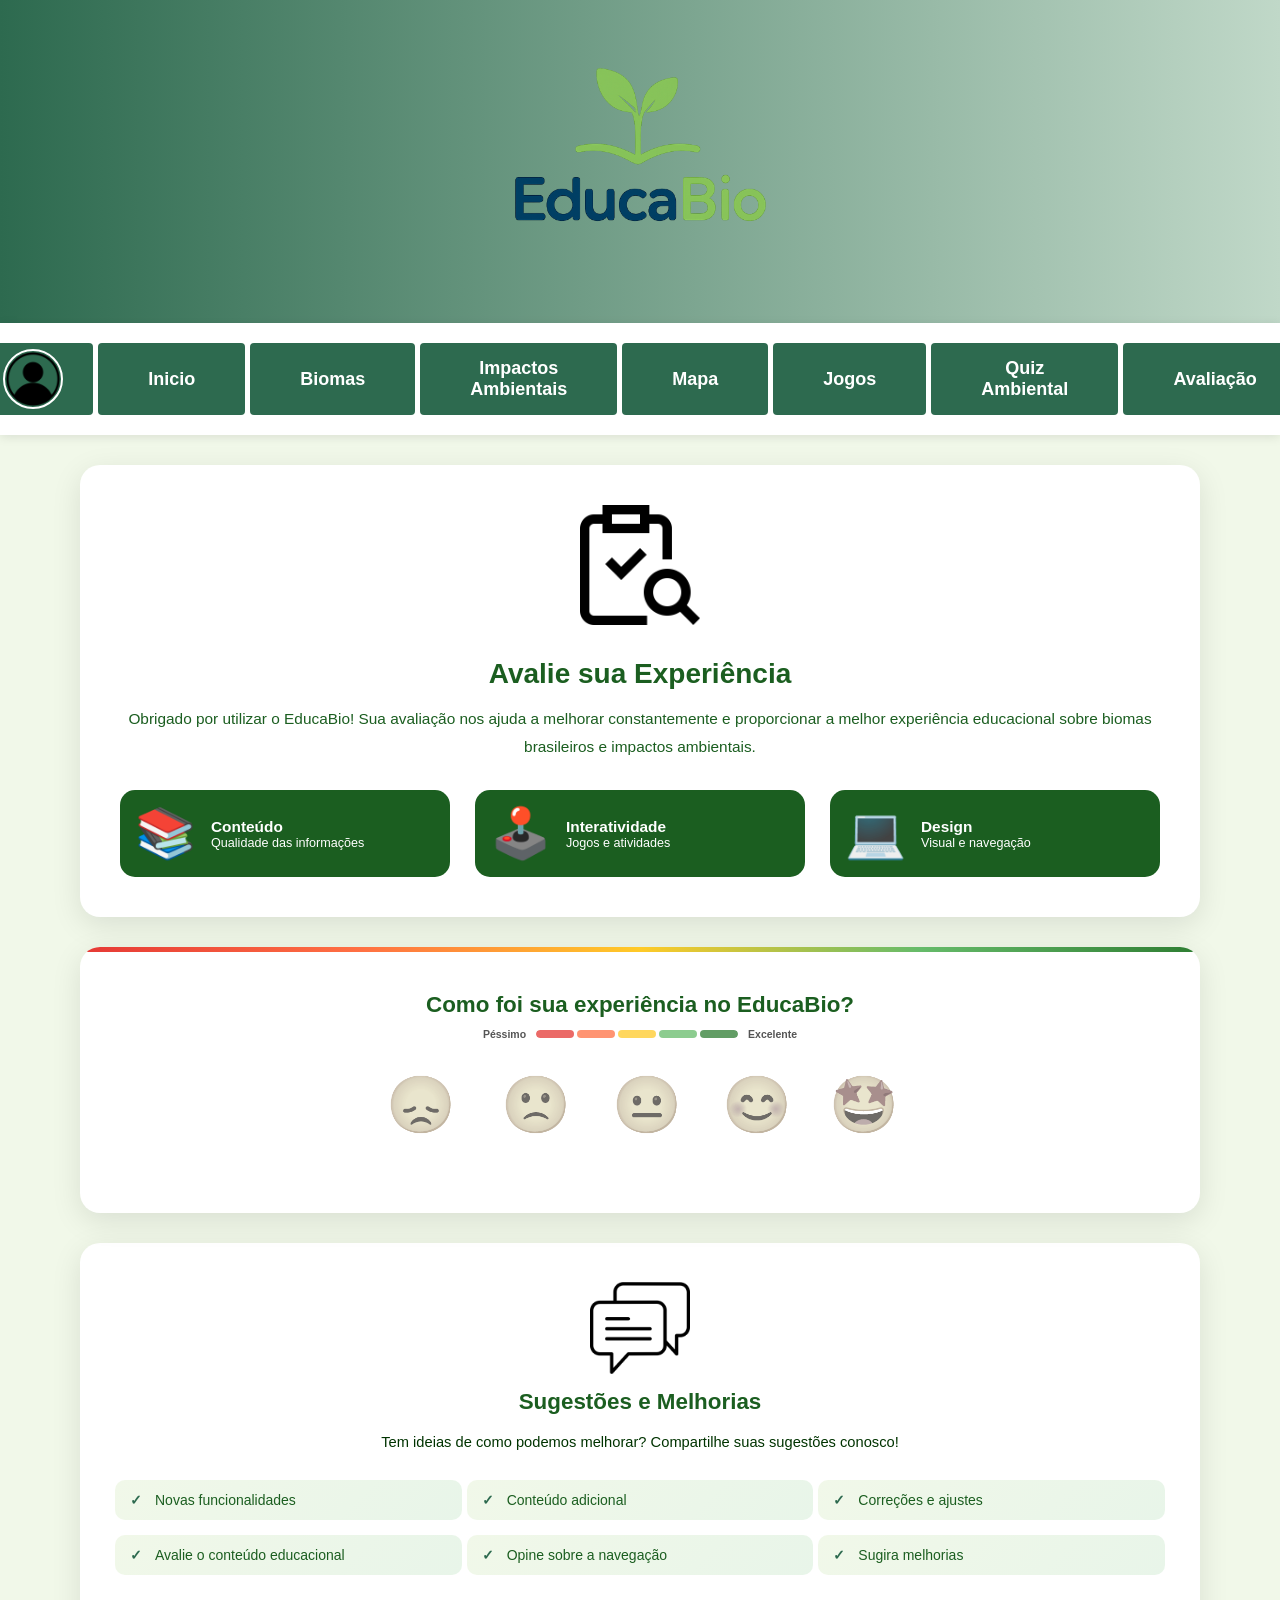
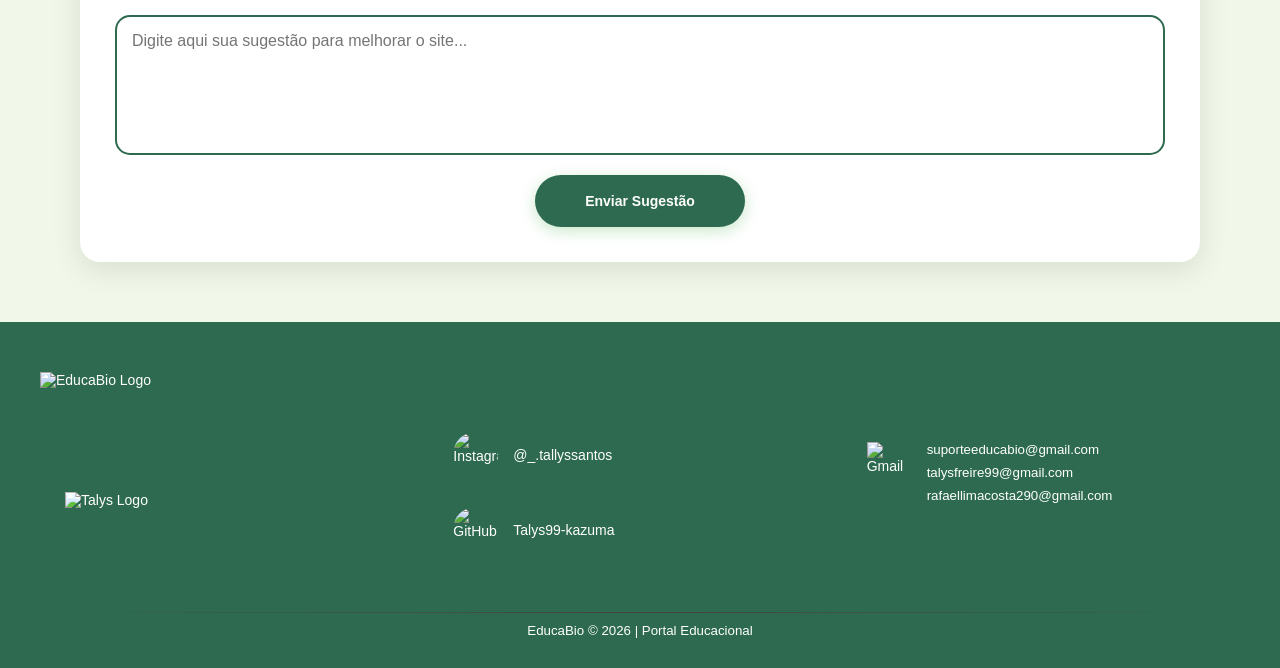
==== commit b210c58b: "descrição da alteração" ====
--- a/assets/avaliacao-site.html
+++ b/assets/avaliacao-site.html
@@ -133,8 +133,8 @@
     <a href="biomas.html" class="btn-biomas zoom-btn">Biomas</a>
     <a href="impactos.html" class="btn-impactos zoom-btn">Impactos Ambientais</a>
     <a href="mapa.html" class="btn-mapa zoom-btn">Mapa</a>
+    <a href="jogos.html" class="btn-jogos zoom-btn">Jogos</a>
     <a href="quiz.html" class="btn-jogos zoom-btn">Quiz Ambiental</a>
-    <a href="jogos.html" class="btn-jogos zoom-btn">Jogos</a>
     <a href="avaliacao-site.html" class="btn-jogos zoom-btn">Avaliação</a>
     <a class="btn-t"></a>
   </div>
@@ -225,7 +225,7 @@
         </form>
 
         <form class="auth-form hidden" id="forgot-form">
-            <p class="forgot-text">Digite seu email para receber um link de recuperacao de senha.</p>
+            <p class="forgot-text">Digite seu email para receber um link de recuperação de senha.</p>
             <div class="form-group">
                 <label for="forgot-email">Email</label>
                 <input type="email" id="forgot-email" placeholder="seu@email.com" autocomplete="email" required>
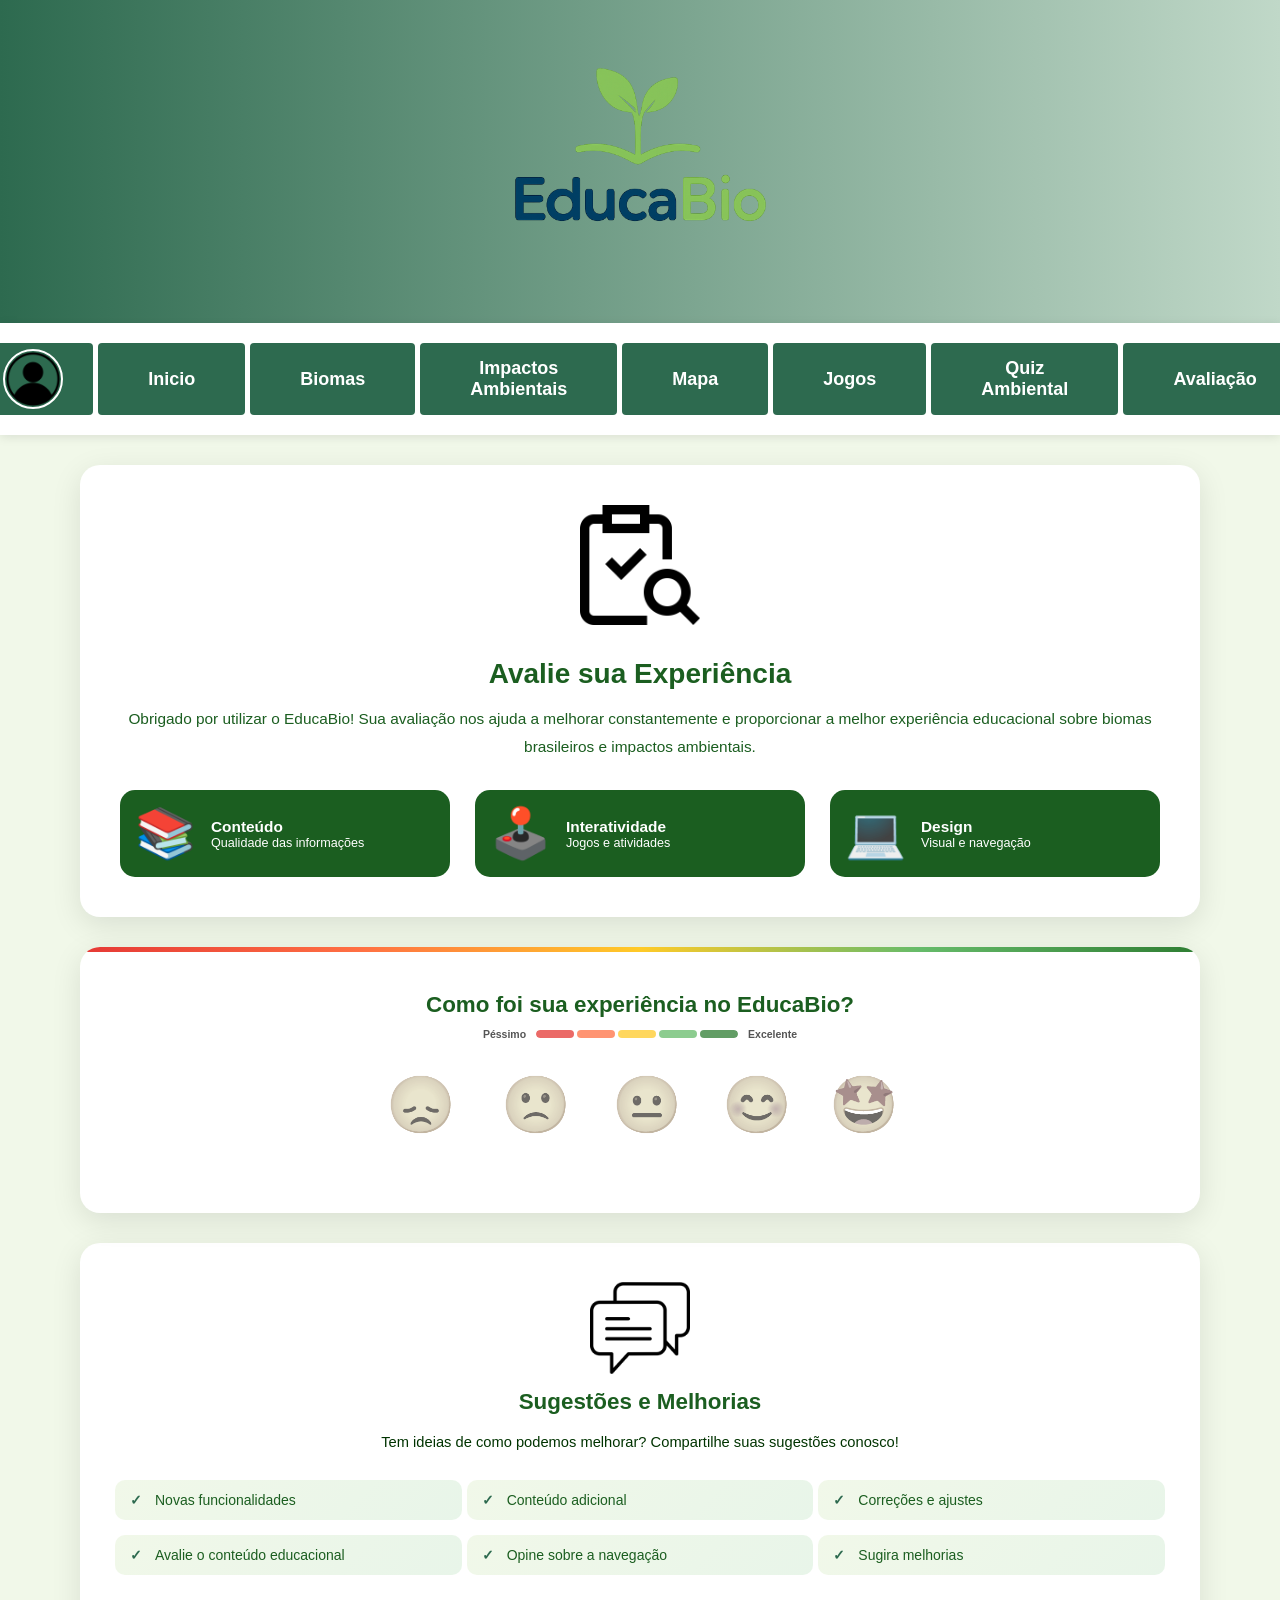
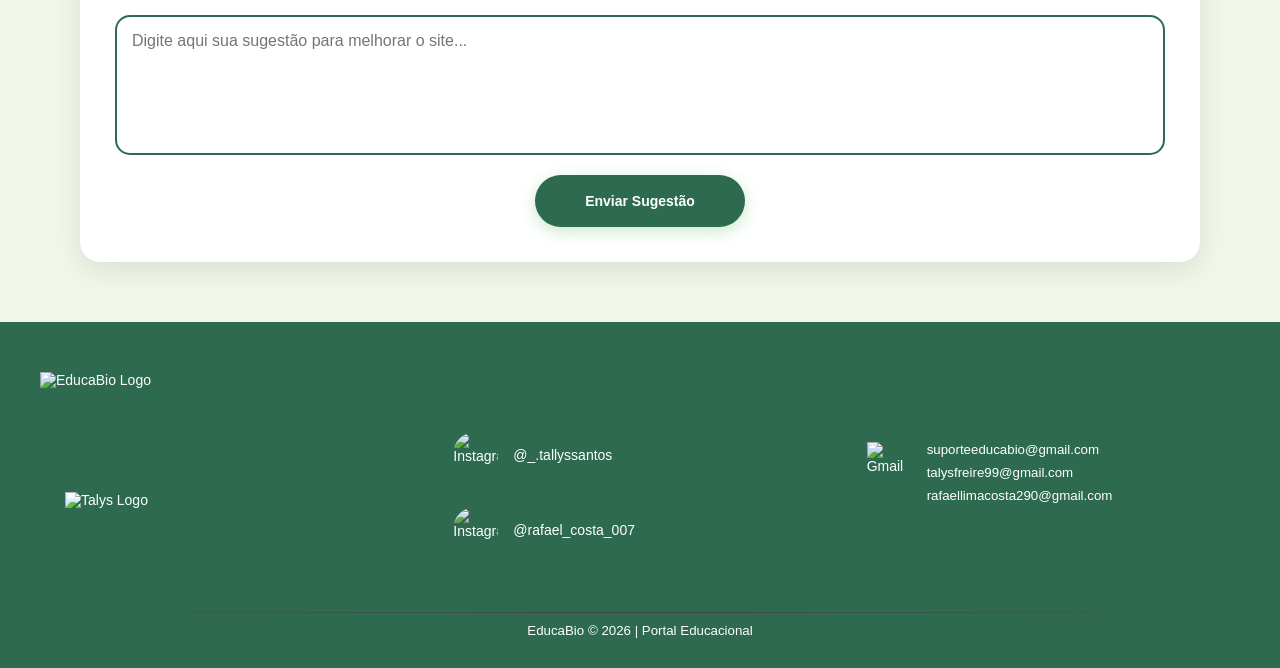
==== commit fcfa221f: "Atuaização" ====
--- a/assets/avaliacao-site.html
+++ b/assets/avaliacao-site.html
@@ -383,9 +383,10 @@
         <img src="https://hebbkx1anhila5yf.public.blob.vercel-storage.com/instagram-9ubd6lg7rGDtGo9v0zy2sn0OGkRvIf.png" alt="Instagram">
         <span>@_.tallyssantos</span>
       </a>
-      <a href="https://github.com/Talys99-kazuma" target="_blank" class="social-link">
-        <img src="https://hebbkx1anhila5yf.public.blob.vercel-storage.com/github-zu1zKWHivKHfpjQVtYl8Pwv744STsI.png" alt="GitHub">
-        <span>Talys99-kazuma</span>
+      <a href="https://instagram.com/rafael_costa_007" target="_blank" class="social-link">
+        <img src="https://hebbkx1anhila5yf.public.blob.vercel-storage.com/instagram-9ubd6lg7rGDtGo9v0zy2sn0OGkRvIf.png" alt="Instagram">
+        <span>@rafael_costa_007</span>
+      </a>
       </a>
     </div>
 
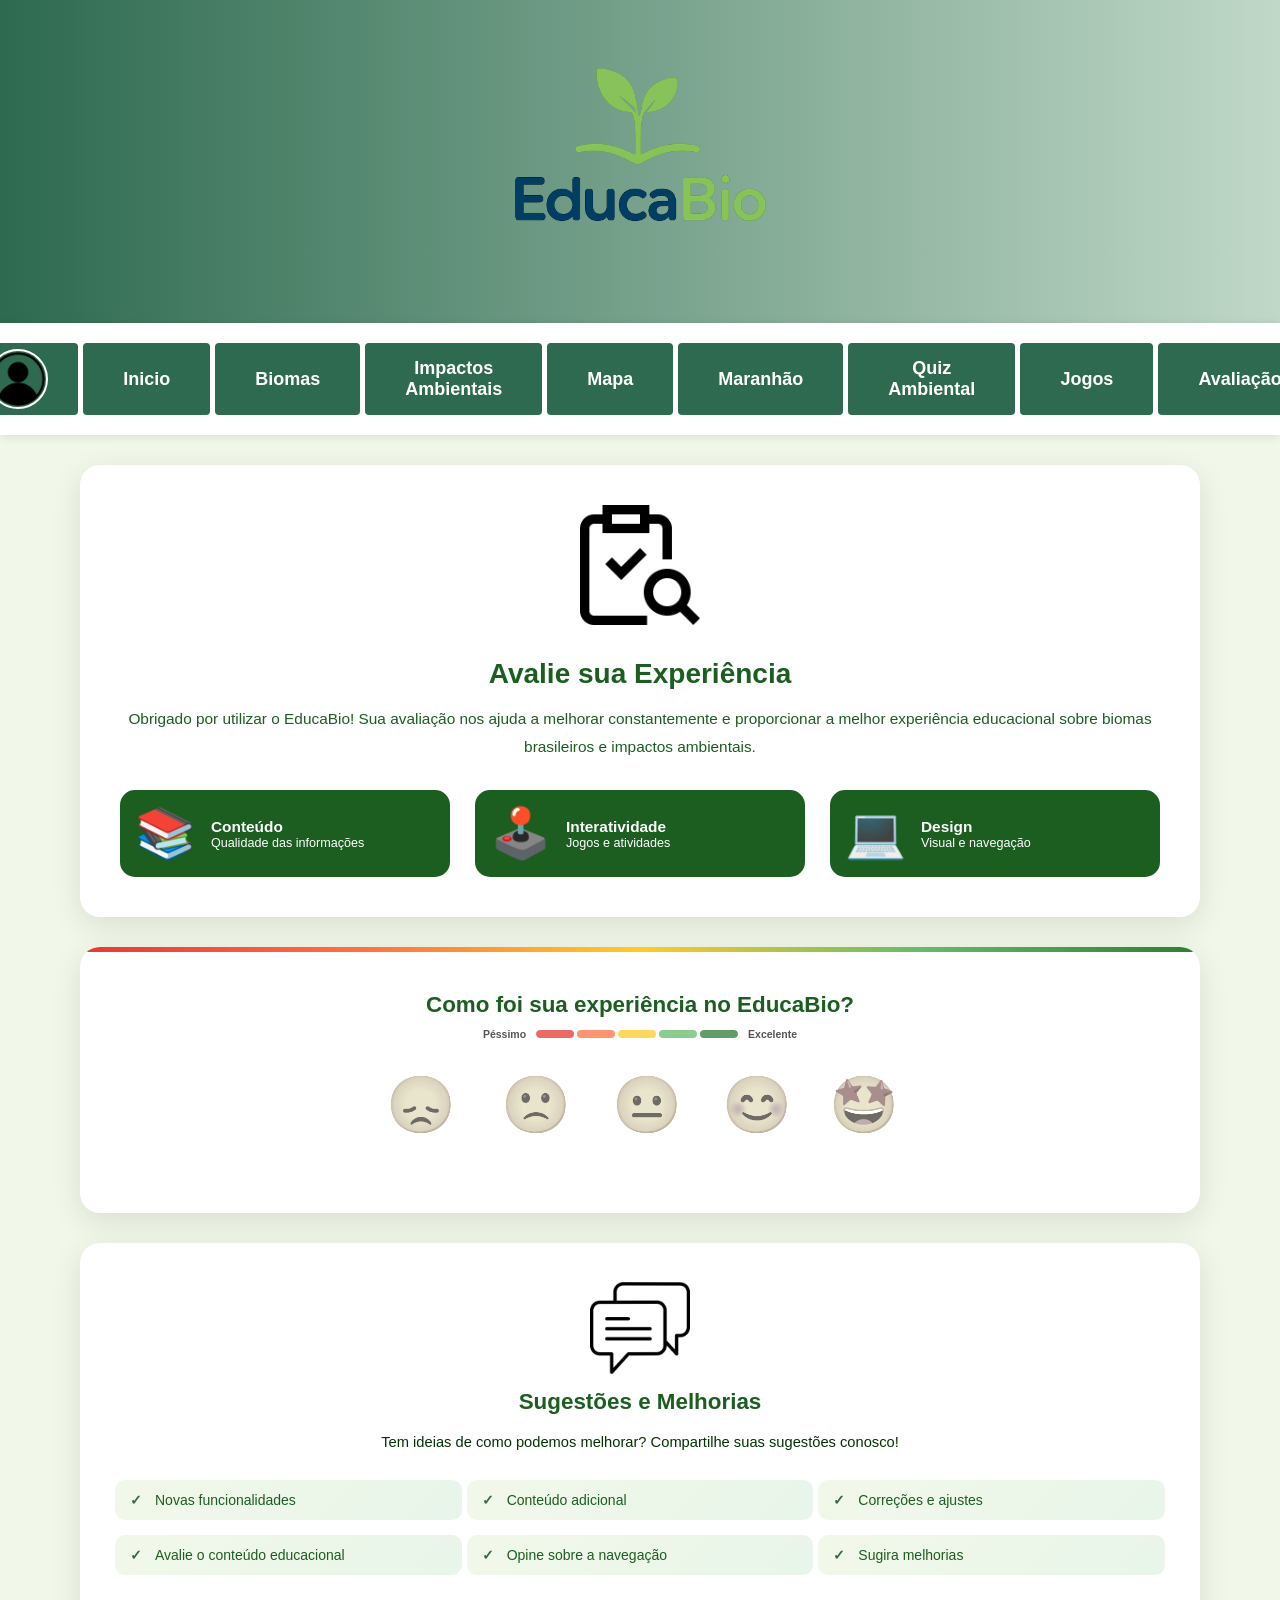
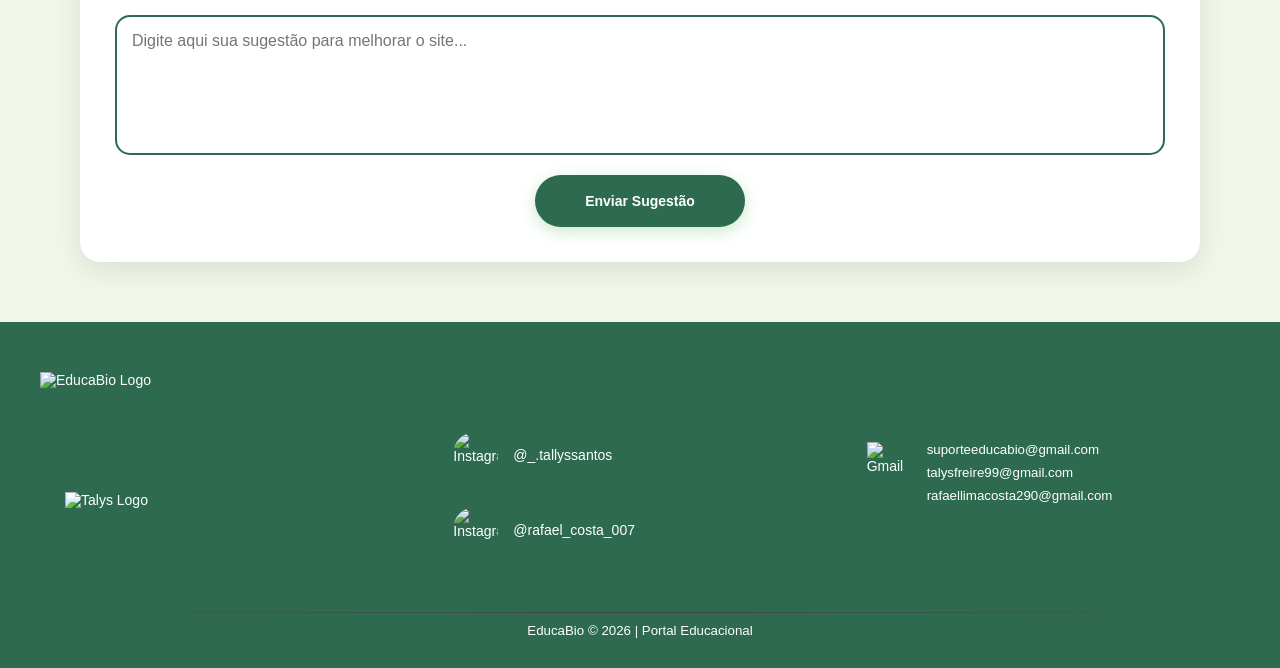
==== commit d00d6acd: "ultimas auteraçoes" ====
--- a/assets/avaliacao-site.html
+++ b/assets/avaliacao-site.html
@@ -133,8 +133,9 @@
     <a href="biomas.html" class="btn-biomas zoom-btn">Biomas</a>
     <a href="impactos.html" class="btn-impactos zoom-btn">Impactos Ambientais</a>
     <a href="mapa.html" class="btn-mapa zoom-btn">Mapa</a>
+    <a href="maranhao.html" class="btn-mapa zoom-btn">Maranhão</a>
+    <a href="quiz.html" class="btn-jogos zoom-btn">Quiz Ambiental</a>
     <a href="jogos.html" class="btn-jogos zoom-btn">Jogos</a>
-    <a href="quiz.html" class="btn-jogos zoom-btn">Quiz Ambiental</a>
     <a href="avaliacao-site.html" class="btn-jogos zoom-btn">Avaliação</a>
     <a class="btn-t"></a>
   </div>
--- a/assets/components/header.css
+++ b/assets/components/header.css
@@ -36,7 +36,7 @@
     display: flex;
     align-items: center;
     justify-content: center;
-    padding: 15px 50px;
+    padding: 15px 40px;
     font-weight: bold;
     color: #ffffff;
     text-decoration: none;
@@ -52,7 +52,7 @@
   }
   
   .btn-e, .btn-t {
-    padding: 15px 40px;
+    padding: 15px 30px;
     border-radius: 4px;
     display: flex;
     align-items: center;
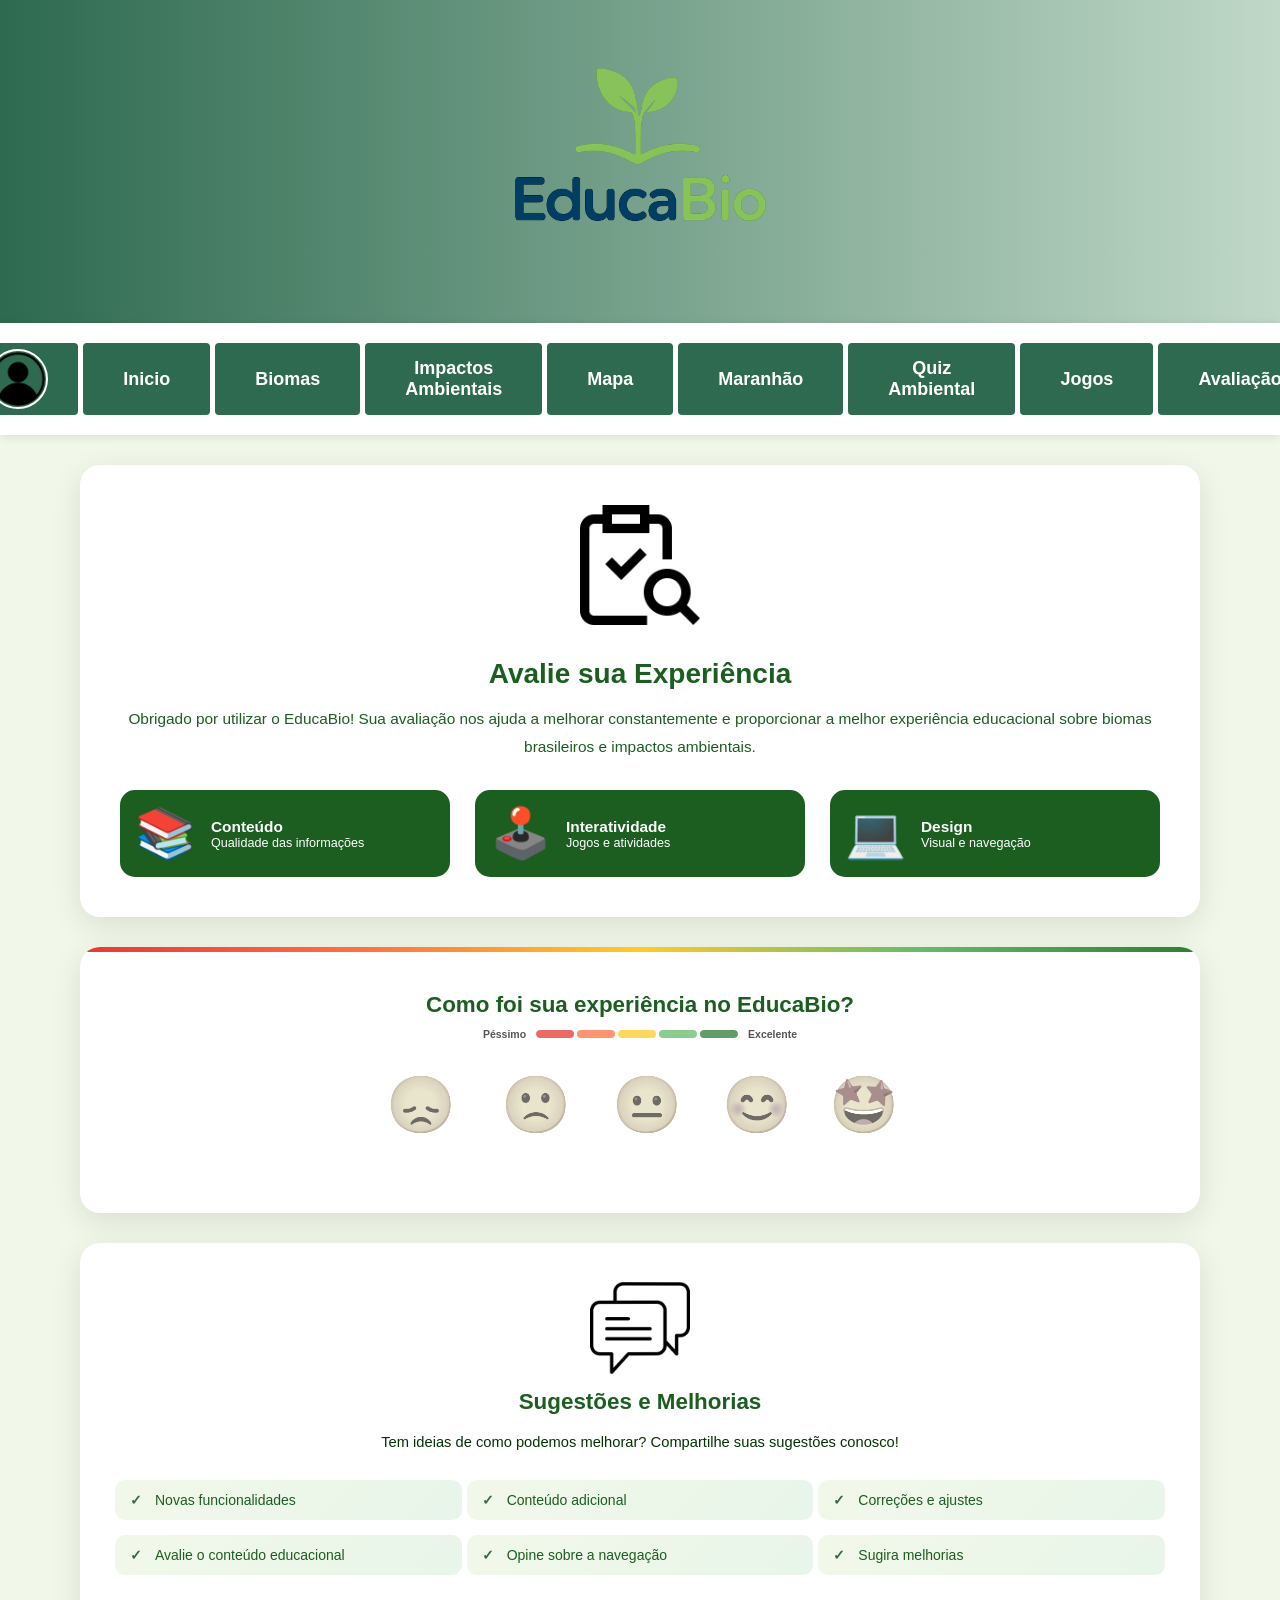
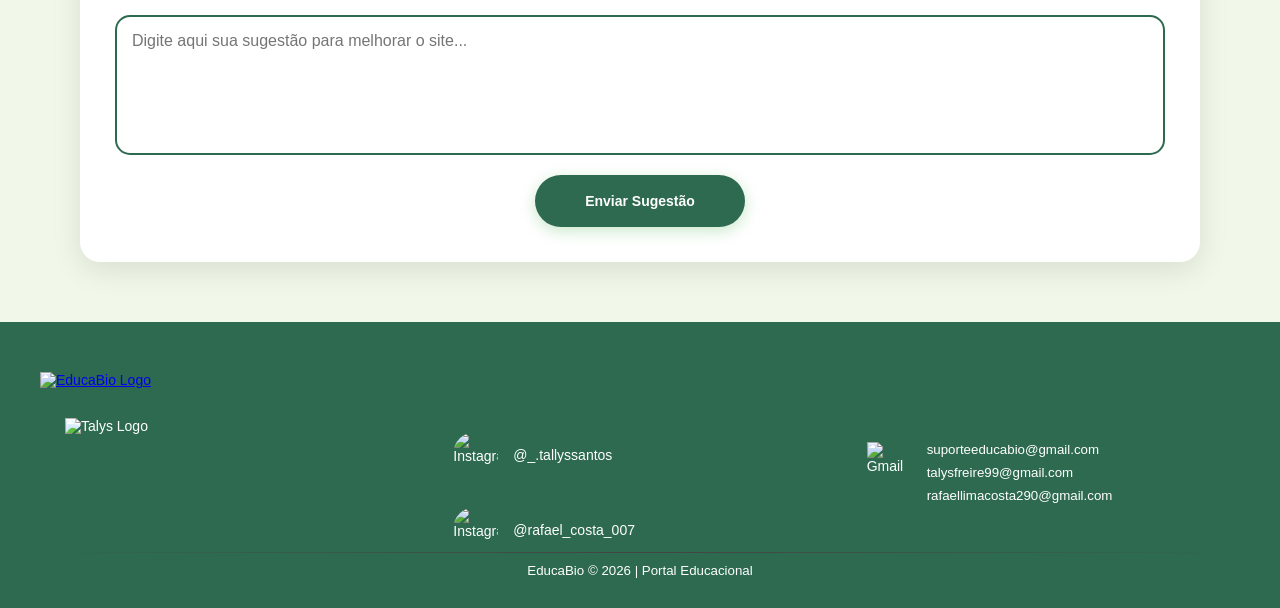
==== commit 9da63e56: "Alteração" ====
--- a/assets/avaliacao-site.html
+++ b/assets/avaliacao-site.html
@@ -371,8 +371,10 @@
     <!-- Coluna Logos -->
     <div class="footer-logos">
       <div class="footer-logo">
+        <a href="home.html">
         <img src="https://hebbkx1anhila5yf.public.blob.vercel-storage.com/icone1-7WIvKrvD5g5HbhzWyLmM8t5rJpvHDr.png" alt="EducaBio Logo">
-      </div>
+        </a>
+     </div>
       <div class="footer-logo talys-logo">
         <img src="https://hebbkx1anhila5yf.public.blob.vercel-storage.com/243720-removebg-preview-8WmonpOTphPnoljR5DUNSmMhlmZqoL.png" alt="Talys Logo">
       </div>
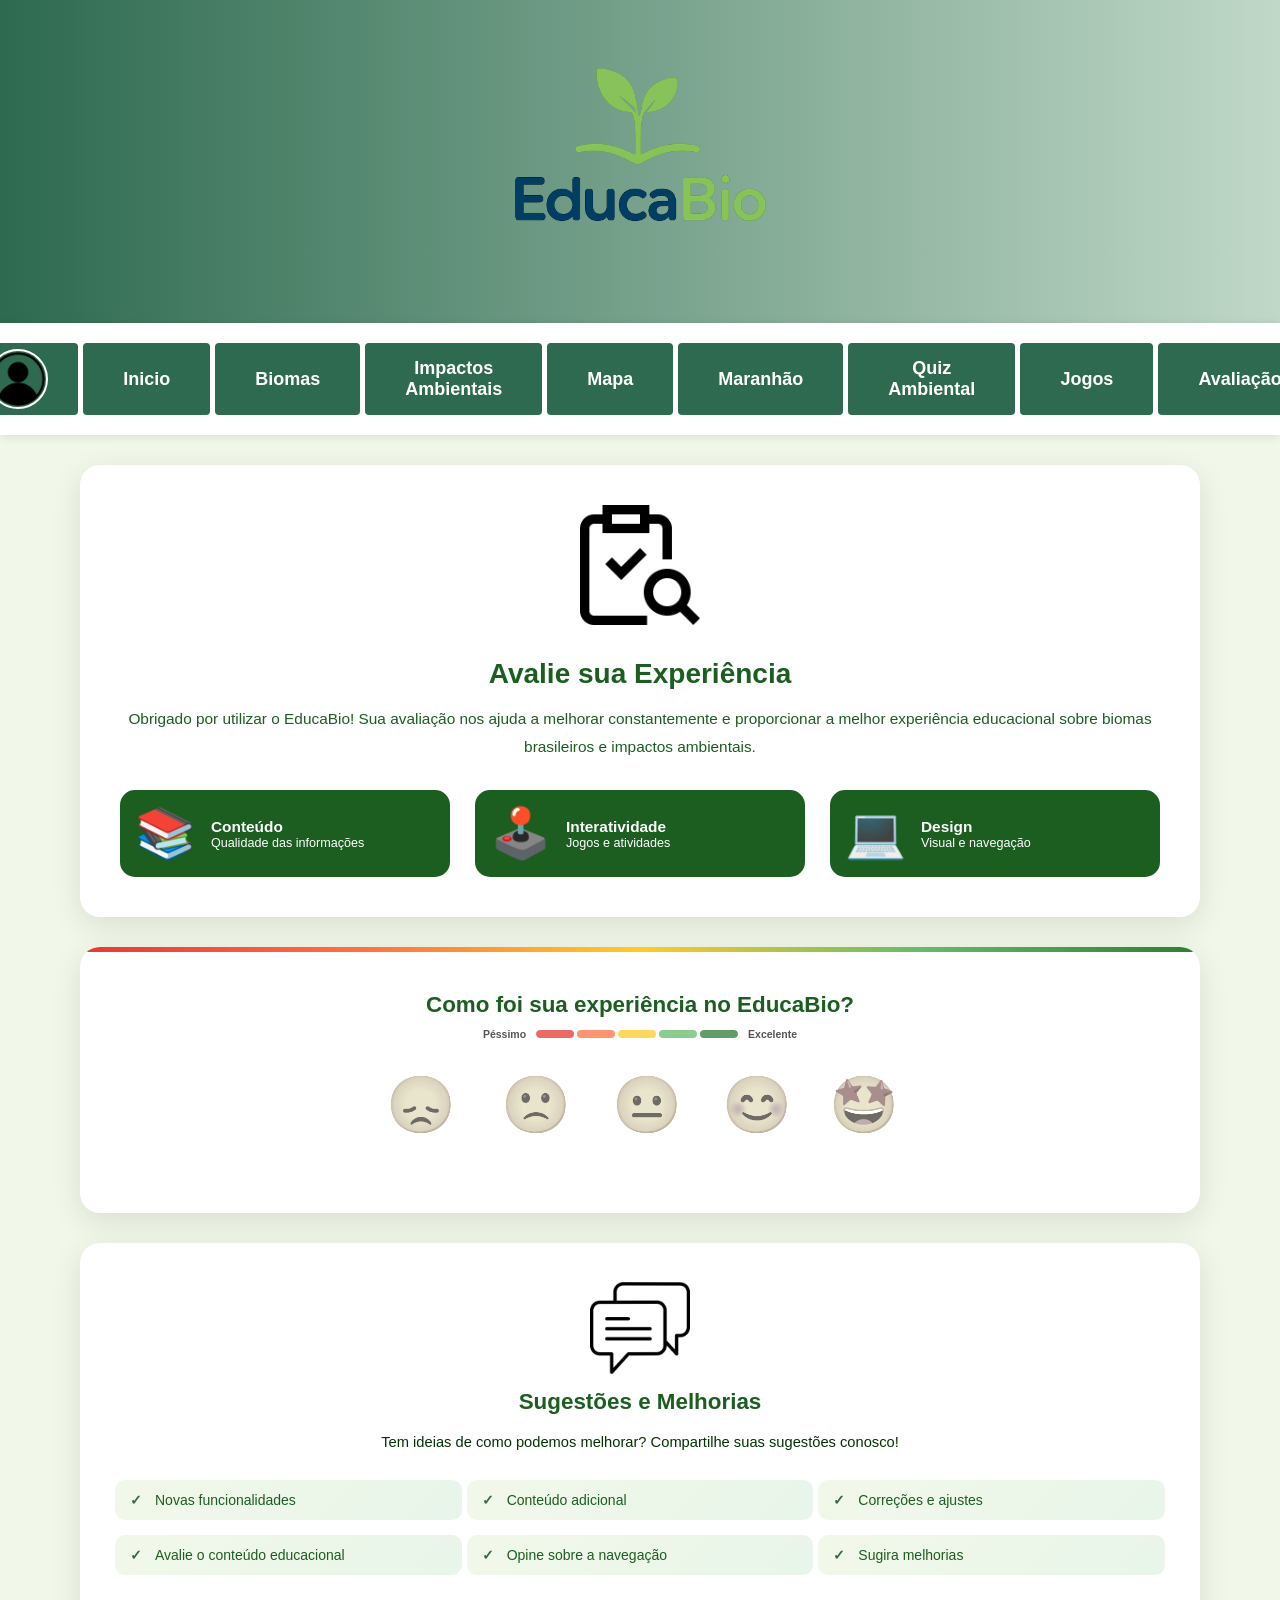
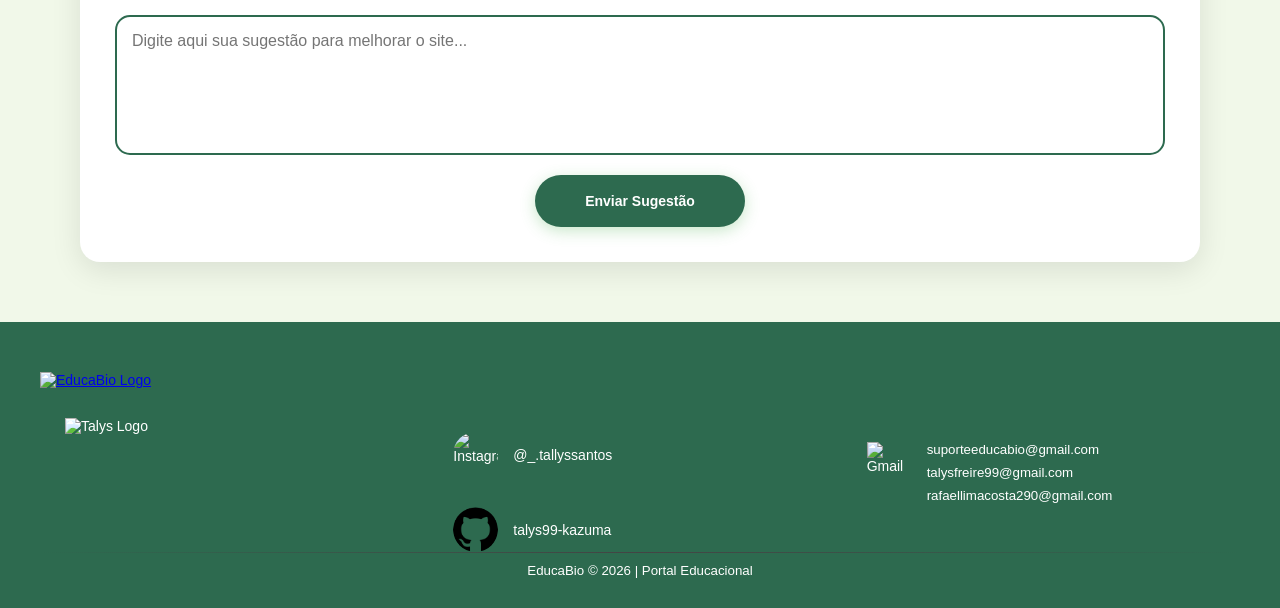
==== commit 2a09af61: "atualização" ====
--- a/assets/avaliacao-site.html
+++ b/assets/avaliacao-site.html
@@ -386,9 +386,9 @@
         <img src="https://hebbkx1anhila5yf.public.blob.vercel-storage.com/instagram-9ubd6lg7rGDtGo9v0zy2sn0OGkRvIf.png" alt="Instagram">
         <span>@_.tallyssantos</span>
       </a>
-      <a href="https://instagram.com/rafael_costa_007" target="_blank" class="social-link">
-        <img src="https://hebbkx1anhila5yf.public.blob.vercel-storage.com/instagram-9ubd6lg7rGDtGo9v0zy2sn0OGkRvIf.png" alt="Instagram">
-        <span>@rafael_costa_007</span>
+      <a href="https://github.com/rafael-costa-007" target="_blank" class="social-link">
+        <img src="img/github.png" alt="GitHub">
+        <span>talys99-kazuma</span>
       </a>
       </a>
     </div>
